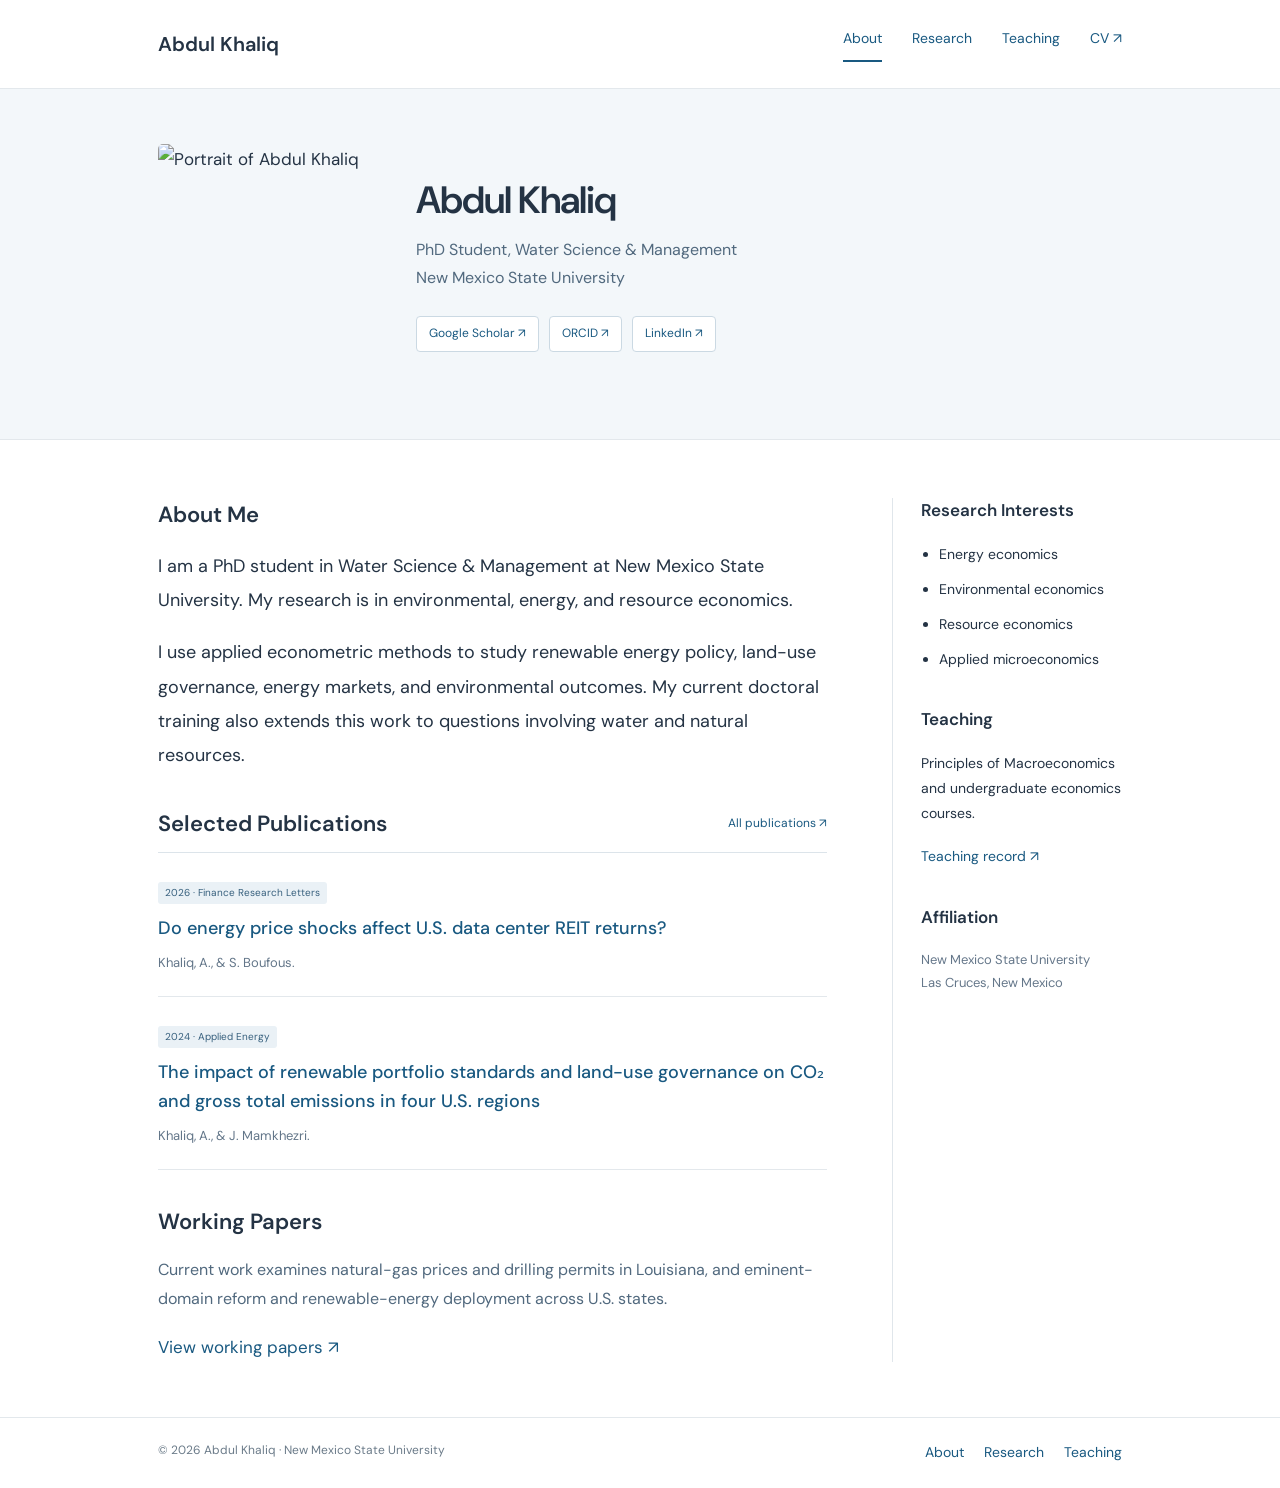
==== index.html @ e6fa9989 "Add files via upload" ====
<!doctype html><html lang="en"><head><meta charset="utf-8"><meta name="viewport" content="width=device-width,initial-scale=1"><title>Abdul Khaliq | Economics and Water Science</title><meta name="description" content="Academic website of Abdul Khaliq, PhD student in Water Science &amp; Management at New Mexico State University."><link rel="canonical" href="https://dr-khaliq.github.io/"><meta name="theme-color" content="#ffffff"><link rel="icon" href="favicon.svg" type="image/svg+xml"><link href="https://fonts.googleapis.com/css2?family=DM+Sans:wght@400;500;600;700&amp;display=swap" rel="stylesheet"><link href="academic.css?v=2" rel="stylesheet"></head><body><a class="skip-link" href="#main">Skip to content</a><header><div class="container nav"><a class="brand" href="index.html">Abdul Khaliq</a><nav aria-label="Main navigation"><a href="index.html" class="active" aria-current="page">About</a><a href="research.html">Research</a><a href="teaching.html">Teaching</a><a href="https://drive.google.com/file/d/1z27upIrUMBgzaQc4LzIZSjYV0tHkZQ_x/view?usp=drive_link" target="_blank" rel="noopener">CV ↗</a></nav></div></header><main id="main"><section class="hero"><div class="container profile"><img class="photo" src="https://lh3.googleusercontent.com/d/1L0pDPzOtCz9YB-A45d5TPlhzGBTps-l0" alt="Portrait of Abdul Khaliq"><div><h1>Abdul Khaliq</h1><p class="role">PhD Student, Water Science &amp; Management</p><p class="university">New Mexico State University</p><div class="profiles"><a href="https://scholar.google.com/citations?user=s14APysAAAAJ&hl=en">Google Scholar ↗</a><a href="https://orcid.org/0000-0002-2525-3536">ORCID ↗</a><a href="https://www.linkedin.com/in/abdulkhaliqbutt/">LinkedIn ↗</a></div></div></div></section><div class="container content"><div><section id="about"><h2>About Me</h2><p class="bio">I am a PhD student in Water Science &amp; Management at New Mexico State University. My research is in environmental, energy, and resource economics.</p><p class="bio">I use applied econometric methods to study renewable energy policy, land-use governance, energy markets, and environmental outcomes. My current doctoral training also extends this work to questions involving water and natural resources.</p></section><section class="research"><div class="section-head"><h2>Selected Publications</h2><a href="research.html">All publications ↗</a></div><article class="publication"><span class="tag">2026 · Finance Research Letters</span><h3><a href="https://doi.org/10.1016/j.frl.2026.110191">Do energy price shocks affect U.S. data center REIT returns?</a></h3><p>Khaliq, A., &amp; S. Boufous.</p></article><article class="publication"><span class="tag">2024 · Applied Energy</span><h3><a href="https://doi.org/10.1016/j.apenergy.2024.123832">The impact of renewable portfolio standards and land-use governance on CO₂ and gross total emissions in four U.S. regions</a></h3><p>Khaliq, A., &amp; J. Mamkhezri.</p></article></section><section class="home-working"><h2>Working Papers</h2><p>Current work examines natural-gas prices and drilling permits in Louisiana, and eminent-domain reform and renewable-energy deployment across U.S. states.</p><a href="research.html#working-papers">View working papers ↗</a></section></div><aside class="aside"><h2>Research Interests</h2><ul><li>Energy economics</li><li>Environmental economics</li><li>Resource economics</li><li>Applied microeconomics</li></ul><h2>Teaching</h2><p>Principles of Macroeconomics and undergraduate economics courses.</p><a href="teaching.html">Teaching record ↗</a><h2 style="margin-top:35px">Affiliation</h2><p class="affiliation">New Mexico State University<br>Las Cruces, New Mexico</p></aside></div></main><footer class="footer"><div class="container"><span>© 2026 Abdul Khaliq · New Mexico State University</span><nav aria-label="Footer navigation" class="footer-links"><a href="index.html">About</a><a href="research.html">Research</a><a href="teaching.html">Teaching</a></nav></div></footer></body></html>
---- academic.css ----
*{box-sizing:border-box}body{margin:0;background:#fff;color:#243344;font-family:'DM Sans',Arial,sans-serif;font-size:17px;line-height:1.8}a{color:#195981;text-decoration:none}a:hover{text-decoration:underline}.container{max-width:1060px;margin:auto;padding:0 48px}header{border-bottom:1px solid #e3e8ec;background:#fff}.nav{display:flex;justify-content:space-between;align-items:center;min-height:88px;gap:30px}.brand{font-size:20px;font-weight:600;color:#243344}nav{display:flex;gap:30px;font-size:14px}nav .active{color:#195981;border-bottom:2px solid #195981;padding-bottom:8px}.hero{background:#f3f7fa;border-bottom:1px solid #e3e8ec}.profile{display:grid;grid-template-columns:210px 1fr;gap:48px;padding-top:55px;padding-bottom:55px;align-items:center}.photo{display:block;width:210px;height:240px;object-fit:cover;object-position:50% 30%;border-radius:5px}.role{font-size:16px;color:#51697e;margin:10px 0 0}.university{font-size:16px;color:#51697e;margin:0}h1{font-size:38px;line-height:1.3;letter-spacing:-1px;font-weight:600;margin:0}.profiles{display:flex;flex-wrap:wrap;gap:10px;margin-top:23px}.profiles a{border:1px solid #cbd9e3;padding:6px 12px;font-size:12px;border-radius:4px;background:#fff}.content{display:grid;grid-template-columns:minmax(0,1fr) 230px;gap:65px;padding-top:45px;padding-bottom:55px}h2{font-size:22px;font-weight:600;line-height:1.5;margin:0 0 18px}p{margin:0 0 18px}.bio{font-size:18px;line-height:1.9}.aside{font-size:14px;border-left:1px solid #e0e6eb;padding-left:28px}.aside h2{font-size:17px}.aside ul{padding-left:18px;margin:0 0 35px}.aside li{margin-bottom:10px}.aside .affiliation{font-size:13px;color:#65778a}.research{margin-top:35px}.section-head{display:flex;justify-content:space-between;align-items:center;border-bottom:1px solid #dce4ea;padding-bottom:12px;gap:20px}.section-head h2{margin:0}.section-head a{font-size:12px;white-space:nowrap}.publication{padding:22px 0;border-bottom:1px solid #e3e8ec}.publication h3{font-size:18px;font-weight:500;line-height:1.6;margin:0 0 8px}.publication p{font-size:13px;color:#637689;margin:0}.tag{display:inline-block;font-size:10px;background:#eaf1f6;color:#365f7d;padding:2px 7px;margin-bottom:10px;border-radius:3px}.footer{border-top:1px solid #e3e8ec;color:#6b7b89;font-size:12px;padding:22px 0}.footer .container{display:flex;justify-content:space-between;gap:20px}@media(max-width:750px){.container{padding:0 28px}.profile{grid-template-columns:140px 1fr;gap:25px;padding:35px 28px}.photo{width:140px;height:175px}h1{font-size:30px}.content{grid-template-columns:1fr;gap:35px}.aside{border-left:0;border-top:1px solid #e3e8ec;padding:25px 0 0}.nav{gap:15px}nav{gap:14px;font-size:12px}.brand{font-size:16px}.role,.university{font-size:14px}}@media(max-width:480px){.profile{grid-template-columns:1fr}.photo{width:125px;height:150px}.profiles{gap:7px}.nav{flex-direction:column;align-items:flex-start;padding:18px 0;gap:10px}.bio{font-size:17px}.section-head{align-items:flex-start}.section-head a{font-size:11px}}

html{scroll-padding-top:30px}a:focus-visible,input:focus-visible,summary:focus-visible{outline:3px solid #195981;outline-offset:4px}.skip-link{position:absolute;left:20px;top:-80px;background:white;padding:10px;z-index:10}.skip-link:focus{top:10px}.page-banner{background:#f3f7fa;border-bottom:1px solid #e3e8ec;padding:42px 0 30px}.page-banner h1{font-size:32px}.page-intro{max-width:790px;margin-top:18px;font-size:18px;color:#51697e}.page-local-nav{display:flex;flex-wrap:wrap;gap:24px;font-size:14px;margin-top:22px}.page-content{padding-top:35px;padding-bottom:55px}.content-section,.teaching-group,.feedback{margin-bottom:44px}.note,.feedback-intro{font-size:13px;color:#637689}.biblio{list-style:none;margin:0;padding:0}.biblio>li{display:grid;grid-template-columns:55px minmax(0,1fr);gap:20px;padding:24px 0;border-bottom:1px solid #e3e8ec}.biblio-year{font-size:13px;color:#637689;padding-top:3px}.biblio-citation{display:flex;flex-direction:column;gap:7px;margin:0}.article-title,.biblio .title{font-size:18px;line-height:1.65;font-weight:500;order:1}.citation-authors{order:2;font-size:14px;color:#51697e}.citation-journal{order:3;font-size:14px;color:#637689}.biblio-links{margin-top:10px;font-size:13px}.research-tools{background:#f3f7fa;border:1px solid #e3e8ec;border-radius:5px;padding:18px 20px;margin:23px 0}.research-tools label{display:block;font-size:13px;margin-bottom:8px}.research-tools input{font:16px 'DM Sans',Arial,sans-serif;width:100%;border:1px solid #cbd9e3;border-radius:4px;padding:12px;background:white;color:#243344}.research-tools p{font-size:12px;color:#637689;margin:8px 0 0}.table-wrap{overflow:auto}table{border-collapse:collapse;width:100%;font-size:15px;text-align:left}th,td{padding:16px 13px;border-bottom:1px solid #e3e8ec}th{font-size:12px;background:#f3f7fa;color:#51697e}td:first-child{white-space:nowrap}td:nth-child(2){min-width:230px}.feedback-list{display:grid;grid-template-columns:1fr 1fr;gap:22px;margin:24px 0}blockquote{margin:0;padding:22px;background:#f3f7fa;border-radius:4px;font-size:17px;line-height:1.8}.source{display:block;font-size:12px;color:#637689;margin-top:16px}summary{cursor:pointer;color:#195981;font-size:14px}.footer-links{display:flex;flex-wrap:wrap;gap:20px}.home-working{margin-top:35px}.home-working p{font-size:16px;color:#51697e}.photo-fallback{display:none}.photo.failed{display:grid;place-items:center;background:#e3edf5;color:#51697e;font-size:32px}[hidden]{display:none!important}@media(max-width:600px){.page-banner{padding:32px 0 24px}.page-banner h1{font-size:29px}.page-intro{font-size:17px}.page-local-nav{gap:15px;font-size:12px}.biblio>li{grid-template-columns:1fr;gap:7px}.feedback-list{grid-template-columns:1fr}.footer .container{flex-direction:column;gap:10px}.article-title,.biblio .title{font-size:18px}}@media(prefers-reduced-motion:reduce){html{scroll-behavior:auto}}

/* Additional space below the profile border. */
.content{padding-top:58px}
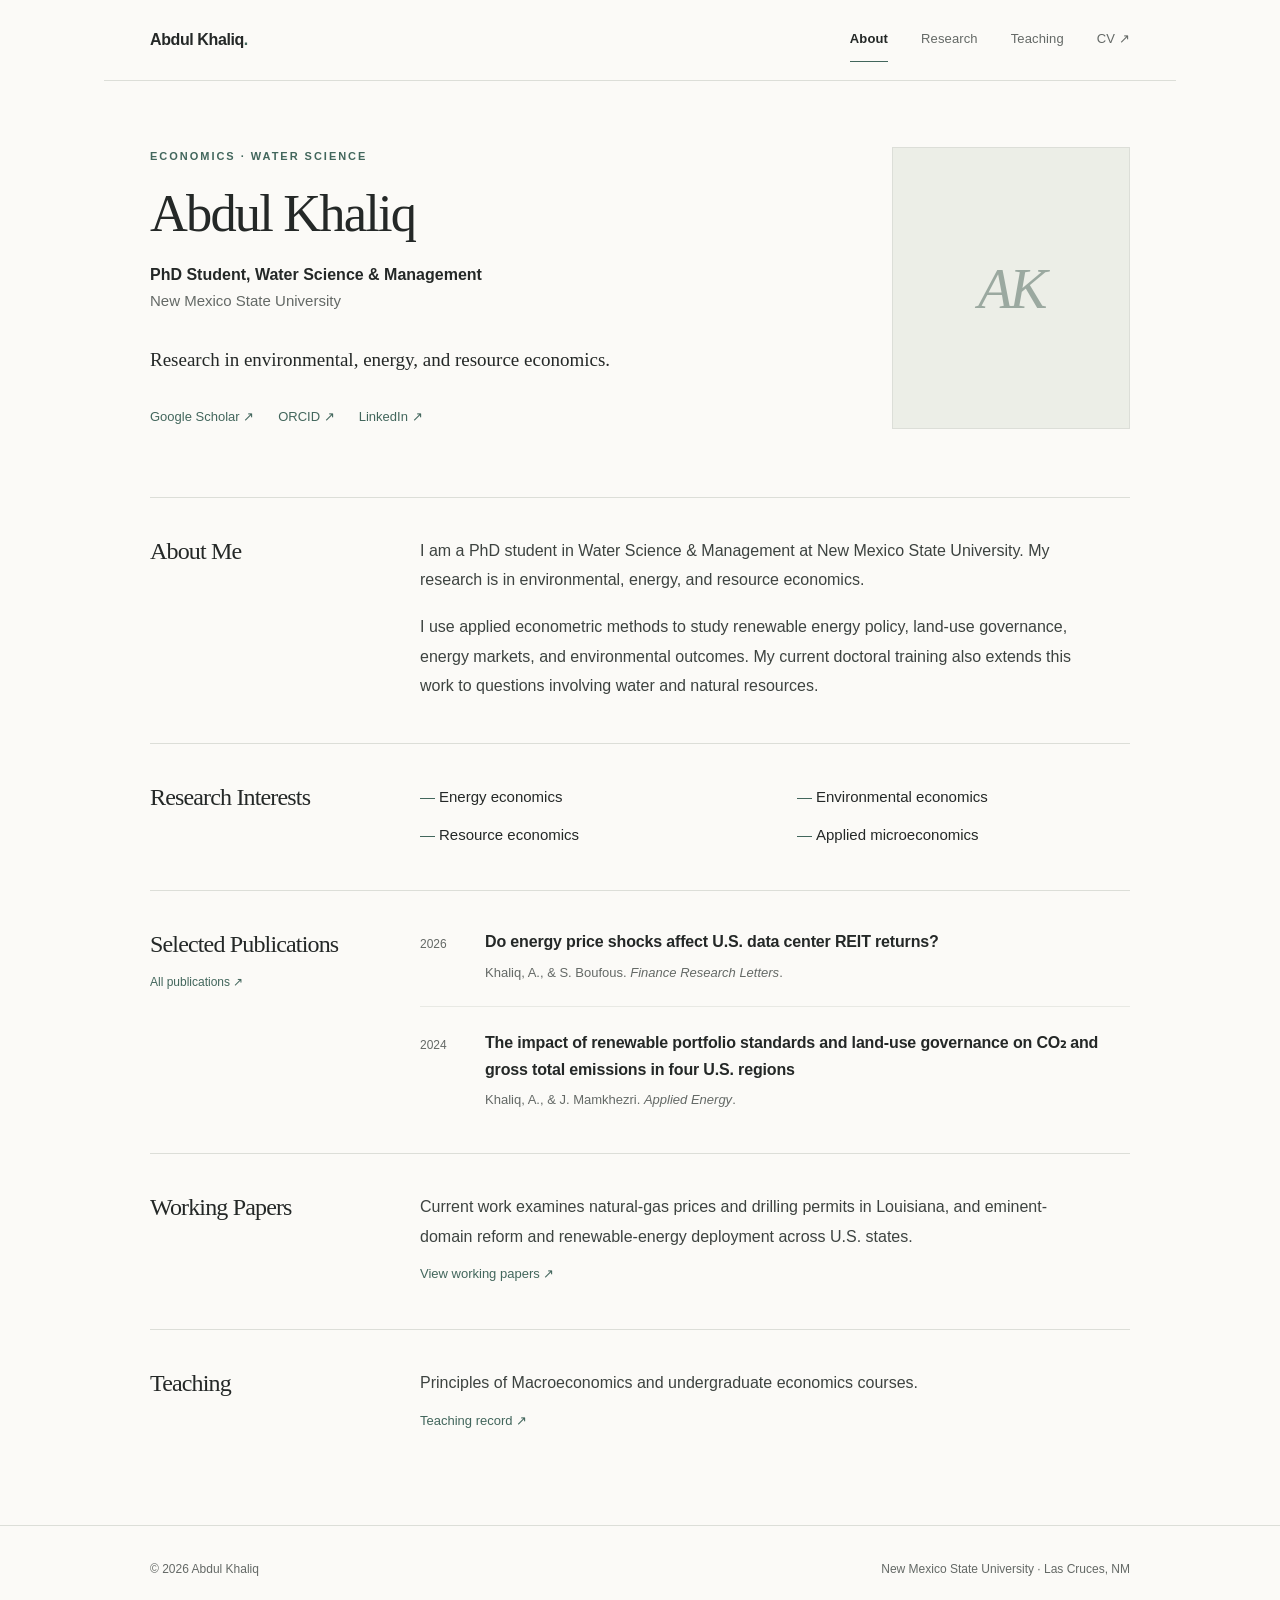
==== commit 64696e3c: "Add files via upload" ====
--- a/index.html
+++ b/index.html
@@ -1 +1,114 @@
-<!doctype html><html lang="en"><head><meta charset="utf-8"><meta name="viewport" content="width=device-width,initial-scale=1"><title>Abdul Khaliq | Economics and Water Science</title><meta name="description" content="Academic website of Abdul Khaliq, PhD student in Water Science &amp; Management at New Mexico State University."><link rel="canonical" href="https://dr-khaliq.github.io/"><meta name="theme-color" content="#ffffff"><link rel="icon" href="favicon.svg" type="image/svg+xml"><link href="https://fonts.googleapis.com/css2?family=DM+Sans:wght@400;500;600;700&amp;display=swap" rel="stylesheet"><link href="academic.css?v=2" rel="stylesheet"></head><body><a class="skip-link" href="#main">Skip to content</a><header><div class="container nav"><a class="brand" href="index.html">Abdul Khaliq</a><nav aria-label="Main navigation"><a href="index.html" class="active" aria-current="page">About</a><a href="research.html">Research</a><a href="teaching.html">Teaching</a><a href="https://drive.google.com/file/d/1z27upIrUMBgzaQc4LzIZSjYV0tHkZQ_x/view?usp=drive_link" target="_blank" rel="noopener">CV ↗</a></nav></div></header><main id="main"><section class="hero"><div class="container profile"><img class="photo" src="https://lh3.googleusercontent.com/d/1L0pDPzOtCz9YB-A45d5TPlhzGBTps-l0" alt="Portrait of Abdul Khaliq"><div><h1>Abdul Khaliq</h1><p class="role">PhD Student, Water Science &amp; Management</p><p class="university">New Mexico State University</p><div class="profiles"><a href="https://scholar.google.com/citations?user=s14APysAAAAJ&hl=en">Google Scholar ↗</a><a href="https://orcid.org/0000-0002-2525-3536">ORCID ↗</a><a href="https://www.linkedin.com/in/abdulkhaliqbutt/">LinkedIn ↗</a></div></div></div></section><div class="container content"><div><section id="about"><h2>About Me</h2><p class="bio">I am a PhD student in Water Science &amp; Management at New Mexico State University. My research is in environmental, energy, and resource economics.</p><p class="bio">I use applied econometric methods to study renewable energy policy, land-use governance, energy markets, and environmental outcomes. My current doctoral training also extends this work to questions involving water and natural resources.</p></section><section class="research"><div class="section-head"><h2>Selected Publications</h2><a href="research.html">All publications ↗</a></div><article class="publication"><span class="tag">2026 · Finance Research Letters</span><h3><a href="https://doi.org/10.1016/j.frl.2026.110191">Do energy price shocks affect U.S. data center REIT returns?</a></h3><p>Khaliq, A., &amp; S. Boufous.</p></article><article class="publication"><span class="tag">2024 · Applied Energy</span><h3><a href="https://doi.org/10.1016/j.apenergy.2024.123832">The impact of renewable portfolio standards and land-use governance on CO₂ and gross total emissions in four U.S. regions</a></h3><p>Khaliq, A., &amp; J. Mamkhezri.</p></article></section><section class="home-working"><h2>Working Papers</h2><p>Current work examines natural-gas prices and drilling permits in Louisiana, and eminent-domain reform and renewable-energy deployment across U.S. states.</p><a href="research.html#working-papers">View working papers ↗</a></section></div><aside class="aside"><h2>Research Interests</h2><ul><li>Energy economics</li><li>Environmental economics</li><li>Resource economics</li><li>Applied microeconomics</li></ul><h2>Teaching</h2><p>Principles of Macroeconomics and undergraduate economics courses.</p><a href="teaching.html">Teaching record ↗</a><h2 style="margin-top:35px">Affiliation</h2><p class="affiliation">New Mexico State University<br>Las Cruces, New Mexico</p></aside></div></main><footer class="footer"><div class="container"><span>© 2026 Abdul Khaliq · New Mexico State University</span><nav aria-label="Footer navigation" class="footer-links"><a href="index.html">About</a><a href="research.html">Research</a><a href="teaching.html">Teaching</a></nav></div></footer></body></html>+<!doctype html>
+<html lang="en">
+<head>
+  <meta charset="utf-8">
+  <meta name="viewport" content="width=device-width, initial-scale=1">
+  <meta name="theme-color" content="#fbfaf7">
+  <meta name="description" content="Academic website of Abdul Khaliq, PhD student in Water Science &amp; Management at New Mexico State University.">
+  <link rel="canonical" href="https://dr-khaliq.github.io/">
+  <link rel="icon" href="favicon.svg" type="image/svg+xml">
+  <link rel="stylesheet" href="academic.css?v=3">
+  <title>Abdul Khaliq | Economics and Water Science</title>
+</head>
+<body>
+<a class="skip-link" href="#main">Skip to content</a>
+<header class="site-header">
+  <div class="shell header-inner">
+    <a class="site-name" href="index.html">Abdul Khaliq<span class="site-name-period">.</span></a>
+    <nav class="site-nav" aria-label="Main navigation">
+      <a href="index.html" class="current" aria-current="page">About</a>
+      <a href="research.html">Research</a>
+      <a href="teaching.html">Teaching</a>
+      <a href="https://drive.google.com/file/d/1z27upIrUMBgzaQc4LzIZSjYV0tHkZQ_x/view?usp=drive_link" rel="noopener noreferrer" target="_blank" aria-label="Curriculum vitae (opens in a new tab)">CV <span aria-hidden="true">↗</span></a>
+    </nav>
+  </div>
+</header>
+<main id="main" class="home-page">
+  <div class="shell">
+    <section class="intro" aria-labelledby="intro-name">
+      <div class="intro-copy">
+        <p class="eyebrow">Economics · Water Science</p>
+        <h1 id="intro-name">Abdul Khaliq</h1>
+        <p class="intro-role">PhD Student, Water Science &amp; Management</p>
+        <p class="intro-place">New Mexico State University</p>
+        <p class="intro-focus">Research in environmental, energy, and resource economics.</p>
+        <div class="intro-links" aria-label="Academic profiles">
+          <a href="https://scholar.google.com/citations?user=s14APysAAAAJ&amp;hl=en" target="_blank" rel="noopener noreferrer">Google Scholar <span aria-hidden="true">↗</span></a>
+          <a href="https://orcid.org/0000-0002-2525-3536" target="_blank" rel="noopener noreferrer">ORCID <span aria-hidden="true">↗</span></a>
+          <a href="https://www.linkedin.com/in/abdulkhaliqbutt/" target="_blank" rel="noopener noreferrer">LinkedIn <span aria-hidden="true">↗</span></a>
+        </div>
+      </div>
+      <div class="portrait-frame">
+        <span class="portrait-fallback" aria-hidden="true">AK</span>
+        <img class="portrait" src="https://lh3.googleusercontent.com/d/1L0pDPzOtCz9YB-A45d5TPlhzGBTps-l0" alt="Portrait of Abdul Khaliq" width="250" height="294" referrerpolicy="no-referrer">
+      </div>
+    </section>
+
+    <section class="editorial-section" id="about" aria-labelledby="about-title">
+      <div class="section-heading"><h2 id="about-title">About Me</h2></div>
+      <div class="section-body prose">
+        <p>I am a PhD student in Water Science &amp; Management at New Mexico State University. My research is in environmental, energy, and resource economics.</p>
+        <p>I use applied econometric methods to study renewable energy policy, land-use governance, energy markets, and environmental outcomes. My current doctoral training also extends this work to questions involving water and natural resources.</p>
+      </div>
+    </section>
+
+    <section class="editorial-section" id="interests" aria-labelledby="interests-title">
+      <div class="section-heading"><h2 id="interests-title">Research Interests</h2></div>
+      <div class="section-body">
+        <ul class="interests-list">
+          <li>Energy economics</li>
+          <li>Environmental economics</li>
+          <li>Resource economics</li>
+          <li>Applied microeconomics</li>
+        </ul>
+      </div>
+    </section>
+
+    <section class="editorial-section" id="selected-publications" aria-labelledby="pubs-title">
+      <div class="section-heading"><h2 id="pubs-title">Selected Publications</h2><a class="section-link" href="research.html">All publications <span aria-hidden="true">↗</span></a></div>
+      <div class="section-body">
+        <ol class="featured-list">
+          <li>
+            <div class="featured-year">2026</div>
+            <div class="featured-entry">
+              <h3><a href="https://doi.org/10.1016/j.frl.2026.110191" target="_blank" rel="noopener noreferrer">Do energy price shocks affect U.S. data center REIT returns?</a></h3>
+              <p>Khaliq, A., &amp; S. Boufous. <em>Finance Research Letters</em>.</p>
+            </div>
+          </li>
+          <li>
+            <div class="featured-year">2024</div>
+            <div class="featured-entry">
+              <h3><a href="https://doi.org/10.1016/j.apenergy.2024.123832" target="_blank" rel="noopener noreferrer">The impact of renewable portfolio standards and land-use governance on CO₂ and gross total emissions in four U.S. regions</a></h3>
+              <p>Khaliq, A., &amp; J. Mamkhezri. <em>Applied Energy</em>.</p>
+            </div>
+          </li>
+        </ol>
+      </div>
+    </section>
+
+    <section class="editorial-section" id="working" aria-labelledby="working-title">
+      <div class="section-heading"><h2 id="working-title">Working Papers</h2></div>
+      <div class="section-body prose">
+        <p>Current work examines natural-gas prices and drilling permits in Louisiana, and eminent-domain reform and renewable-energy deployment across U.S. states.</p>
+        <a class="text-link" href="research.html#working-papers">View working papers <span aria-hidden="true">↗</span></a>
+      </div>
+    </section>
+
+    <section class="editorial-section last-section" id="teaching" aria-labelledby="teaching-title">
+      <div class="section-heading"><h2 id="teaching-title">Teaching</h2></div>
+      <div class="section-body prose">
+        <p>Principles of Macroeconomics and undergraduate economics courses.</p>
+        <a class="text-link" href="teaching.html">Teaching record <span aria-hidden="true">↗</span></a>
+      </div>
+    </section>
+  </div>
+</main>
+<footer class="site-footer">
+  <div class="shell footer-inner">
+    <p>© 2026 Abdul Khaliq</p>
+    <p>New Mexico State University · Las Cruces, NM</p>
+  </div>
+</footer>
+<script src="site.js" defer></script>
+</body>
+</html>
--- a/academic.css
+++ b/academic.css
@@ -1,7 +1,161 @@
-
-*{box-sizing:border-box}body{margin:0;background:#fff;color:#243344;font-family:'DM Sans',Arial,sans-serif;font-size:17px;line-height:1.8}a{color:#195981;text-decoration:none}a:hover{text-decoration:underline}.container{max-width:1060px;margin:auto;padding:0 48px}header{border-bottom:1px solid #e3e8ec;background:#fff}.nav{display:flex;justify-content:space-between;align-items:center;min-height:88px;gap:30px}.brand{font-size:20px;font-weight:600;color:#243344}nav{display:flex;gap:30px;font-size:14px}nav .active{color:#195981;border-bottom:2px solid #195981;padding-bottom:8px}.hero{background:#f3f7fa;border-bottom:1px solid #e3e8ec}.profile{display:grid;grid-template-columns:210px 1fr;gap:48px;padding-top:55px;padding-bottom:55px;align-items:center}.photo{display:block;width:210px;height:240px;object-fit:cover;object-position:50% 30%;border-radius:5px}.role{font-size:16px;color:#51697e;margin:10px 0 0}.university{font-size:16px;color:#51697e;margin:0}h1{font-size:38px;line-height:1.3;letter-spacing:-1px;font-weight:600;margin:0}.profiles{display:flex;flex-wrap:wrap;gap:10px;margin-top:23px}.profiles a{border:1px solid #cbd9e3;padding:6px 12px;font-size:12px;border-radius:4px;background:#fff}.content{display:grid;grid-template-columns:minmax(0,1fr) 230px;gap:65px;padding-top:45px;padding-bottom:55px}h2{font-size:22px;font-weight:600;line-height:1.5;margin:0 0 18px}p{margin:0 0 18px}.bio{font-size:18px;line-height:1.9}.aside{font-size:14px;border-left:1px solid #e0e6eb;padding-left:28px}.aside h2{font-size:17px}.aside ul{padding-left:18px;margin:0 0 35px}.aside li{margin-bottom:10px}.aside .affiliation{font-size:13px;color:#65778a}.research{margin-top:35px}.section-head{display:flex;justify-content:space-between;align-items:center;border-bottom:1px solid #dce4ea;padding-bottom:12px;gap:20px}.section-head h2{margin:0}.section-head a{font-size:12px;white-space:nowrap}.publication{padding:22px 0;border-bottom:1px solid #e3e8ec}.publication h3{font-size:18px;font-weight:500;line-height:1.6;margin:0 0 8px}.publication p{font-size:13px;color:#637689;margin:0}.tag{display:inline-block;font-size:10px;background:#eaf1f6;color:#365f7d;padding:2px 7px;margin-bottom:10px;border-radius:3px}.footer{border-top:1px solid #e3e8ec;color:#6b7b89;font-size:12px;padding:22px 0}.footer .container{display:flex;justify-content:space-between;gap:20px}@media(max-width:750px){.container{padding:0 28px}.profile{grid-template-columns:140px 1fr;gap:25px;padding:35px 28px}.photo{width:140px;height:175px}h1{font-size:30px}.content{grid-template-columns:1fr;gap:35px}.aside{border-left:0;border-top:1px solid #e3e8ec;padding:25px 0 0}.nav{gap:15px}nav{gap:14px;font-size:12px}.brand{font-size:16px}.role,.university{font-size:14px}}@media(max-width:480px){.profile{grid-template-columns:1fr}.photo{width:125px;height:150px}.profiles{gap:7px}.nav{flex-direction:column;align-items:flex-start;padding:18px 0;gap:10px}.bio{font-size:17px}.section-head{align-items:flex-start}.section-head a{font-size:11px}}
-
-html{scroll-padding-top:30px}a:focus-visible,input:focus-visible,summary:focus-visible{outline:3px solid #195981;outline-offset:4px}.skip-link{position:absolute;left:20px;top:-80px;background:white;padding:10px;z-index:10}.skip-link:focus{top:10px}.page-banner{background:#f3f7fa;border-bottom:1px solid #e3e8ec;padding:42px 0 30px}.page-banner h1{font-size:32px}.page-intro{max-width:790px;margin-top:18px;font-size:18px;color:#51697e}.page-local-nav{display:flex;flex-wrap:wrap;gap:24px;font-size:14px;margin-top:22px}.page-content{padding-top:35px;padding-bottom:55px}.content-section,.teaching-group,.feedback{margin-bottom:44px}.note,.feedback-intro{font-size:13px;color:#637689}.biblio{list-style:none;margin:0;padding:0}.biblio>li{display:grid;grid-template-columns:55px minmax(0,1fr);gap:20px;padding:24px 0;border-bottom:1px solid #e3e8ec}.biblio-year{font-size:13px;color:#637689;padding-top:3px}.biblio-citation{display:flex;flex-direction:column;gap:7px;margin:0}.article-title,.biblio .title{font-size:18px;line-height:1.65;font-weight:500;order:1}.citation-authors{order:2;font-size:14px;color:#51697e}.citation-journal{order:3;font-size:14px;color:#637689}.biblio-links{margin-top:10px;font-size:13px}.research-tools{background:#f3f7fa;border:1px solid #e3e8ec;border-radius:5px;padding:18px 20px;margin:23px 0}.research-tools label{display:block;font-size:13px;margin-bottom:8px}.research-tools input{font:16px 'DM Sans',Arial,sans-serif;width:100%;border:1px solid #cbd9e3;border-radius:4px;padding:12px;background:white;color:#243344}.research-tools p{font-size:12px;color:#637689;margin:8px 0 0}.table-wrap{overflow:auto}table{border-collapse:collapse;width:100%;font-size:15px;text-align:left}th,td{padding:16px 13px;border-bottom:1px solid #e3e8ec}th{font-size:12px;background:#f3f7fa;color:#51697e}td:first-child{white-space:nowrap}td:nth-child(2){min-width:230px}.feedback-list{display:grid;grid-template-columns:1fr 1fr;gap:22px;margin:24px 0}blockquote{margin:0;padding:22px;background:#f3f7fa;border-radius:4px;font-size:17px;line-height:1.8}.source{display:block;font-size:12px;color:#637689;margin-top:16px}summary{cursor:pointer;color:#195981;font-size:14px}.footer-links{display:flex;flex-wrap:wrap;gap:20px}.home-working{margin-top:35px}.home-working p{font-size:16px;color:#51697e}.photo-fallback{display:none}.photo.failed{display:grid;place-items:center;background:#e3edf5;color:#51697e;font-size:32px}[hidden]{display:none!important}@media(max-width:600px){.page-banner{padding:32px 0 24px}.page-banner h1{font-size:29px}.page-intro{font-size:17px}.page-local-nav{gap:15px;font-size:12px}.biblio>li{grid-template-columns:1fr;gap:7px}.feedback-list{grid-template-columns:1fr}.footer .container{flex-direction:column;gap:10px}.article-title,.biblio .title{font-size:18px}}@media(prefers-reduced-motion:reduce){html{scroll-behavior:auto}}
-
-/* Additional space below the profile border. */
-.content{padding-top:58px}
+/* Abdul Khaliq — a restrained, typography-led academic site */
+:root {
+  color-scheme: light;
+  --paper: #fbfaf7;
+  --ink: #242827;
+  --muted: #646966;
+  --accent: #42665c;
+  --line: #dcded8;
+  --line-fine: #e8e9e4;
+  --serif: "Iowan Old Style", "Baskerville", "Palatino Linotype", "Book Antiqua", Georgia, serif;
+  --sans: -apple-system, BlinkMacSystemFont, "Segoe UI", Arial, sans-serif;
+}
+*,*::before,*::after {box-sizing:border-box}
+html {scroll-behavior:smooth;scroll-padding-top:36px}
+body {margin:0;background:var(--paper);color:var(--ink);font:16px/1.75 var(--sans);-webkit-font-smoothing:antialiased}
+a {color:inherit;text-decoration:none}
+a:hover {color:var(--accent)}
+a:focus-visible,button:focus-visible,input:focus-visible,summary:focus-visible {outline:2px solid var(--accent);outline-offset:5px}
+.shell {max-width:1072px;margin:0 auto;padding-left:46px;padding-right:46px}
+.skip-link {position:absolute;left:15px;top:-70px;padding:8px 14px;background:white;z-index:50}
+.skip-link:focus {top:15px}
+/* Navigation is simple text, not a row of buttons. */
+.site-header {background:var(--paper)}
+.header-inner {height:81px;display:flex;align-items:center;justify-content:space-between;gap:28px;border-bottom:1px solid var(--line)}
+.site-name {font-size:16px;font-weight:600;letter-spacing:-.025em;white-space:nowrap}
+.site-name-period {color:var(--accent)}
+.site-nav {display:flex;align-items:center;gap:33px;font-size:13px;color:var(--muted);letter-spacing:.01em}
+.site-nav a {display:inline-block;padding:10px 0;border-bottom:1px solid transparent;white-space:nowrap}
+.site-nav .current {color:var(--ink);border-color:var(--accent);font-weight:600}
+/* Intro: editorial photo and identity, without a card / colored banner. */
+.intro {display:grid;grid-template-columns:minmax(0,1fr) 238px;align-items:center;gap:70px;padding:66px 0 67px}
+.eyebrow {font-size:11px;text-transform:uppercase;letter-spacing:.18em;font-weight:700;color:var(--accent);margin:0 0 18px}
+h1,h2,h3,p {margin-top:0}
+h1,h2 {font-family:var(--serif);letter-spacing:-.035em}
+.intro h1 {font-size:clamp(40px,4.1vw,53px);font-weight:500;line-height:1.13;margin:0 0 19px}
+.intro-role {font-size:16px;line-height:1.55;font-weight:550;margin:0 0 1px}
+.intro-place {font-size:15px;color:var(--muted);margin:0}
+.intro-focus {font-family:var(--serif);font-size:19px;line-height:1.6;margin:30px 0 0;max-width:560px}
+.intro-links {display:flex;gap:24px;flex-wrap:wrap;margin-top:31px;font-size:13px;color:var(--accent)}
+.intro-links a,.text-link,.section-link {border-bottom:1px solid transparent}
+.intro-links a:hover,.text-link:hover,.section-link:hover {border-color:currentColor}
+.portrait-frame {width:238px;height:282px;position:relative;overflow:hidden;background:#eceee7;border:1px solid var(--line)}
+.portrait {width:100%;height:100%;object-fit:cover;object-position:50% 30%;display:block;position:relative;z-index:1}
+.portrait-fallback {position:absolute;inset:0;display:grid;place-items:center;color:#9ba9a0;font:italic 57px var(--serif);letter-spacing:-.06em}
+.portrait.is-missing {display:none}
+/* Wide section margins / fine dividers replace cards. */
+.editorial-section {display:grid;grid-template-columns:222px minmax(0,1fr);column-gap:48px;padding:38px 0 42px;border-top:1px solid var(--line)}
+.section-heading h2 {font-size:24px;line-height:1.3;font-weight:500;margin:0}
+.section-link {display:inline-block;font-size:12px;color:var(--accent);margin-top:12px}
+.section-body {min-width:0}
+.section-body p {max-width:660px;margin:0 0 17px;line-height:1.85;color:#3d4340}
+.section-body p:last-of-type {margin-bottom:0}
+.prose {font-size:16px}
+.interests-list {list-style:none;padding:2px 0 0;margin:0;display:grid;grid-template-columns:1fr 1fr;column-gap:44px;row-gap:12px;font-size:15px}
+.interests-list li {padding-left:19px;position:relative}
+.interests-list li::before {content:'—';position:absolute;left:0;color:var(--accent)}
+.featured-list {list-style:none;margin:0;padding:0}
+.featured-list > li {display:grid;grid-template-columns:45px 1fr;gap:20px;padding:0 0 23px;margin-bottom:23px;border-bottom:1px solid var(--line-fine)}
+.featured-list > li:last-child {border-bottom:0;padding-bottom:0;margin-bottom:0}
+.featured-year {font-size:12px;color:var(--muted);padding-top:5px;font-variant-numeric:tabular-nums}
+.featured-entry h3 {font-size:16px;font-weight:600;line-height:1.65;margin:0 0 7px;letter-spacing:-.01em}
+.featured-entry h3 a:hover {text-decoration:underline;text-decoration-thickness:1px;text-underline-offset:3px}
+.featured-entry p {font-size:13px;color:var(--muted);line-height:1.6;margin:0}
+.text-link {color:var(--accent);font-size:13px;display:inline-block;margin-top:12px}
+.last-section {padding-bottom:91px}
+/* Research and teaching pages */
+.page-opening {max-width:790px;padding:57px 0 33px}
+.page-opening h1 {font-size:clamp(38px,3.7vw,47px);font-weight:500;line-height:1.15;margin:0 0 22px}
+.page-opening p:not(.eyebrow) {font-size:16px;max-width:770px;line-height:1.8;margin:0;color:#464e49}
+.anchor-nav {display:flex;gap:31px;flex-wrap:wrap;padding:17px 0 18px;border-top:1px solid var(--line);border-bottom:1px solid var(--line);font-size:13px;color:var(--muted)}
+.anchor-nav a:hover {color:var(--accent);text-decoration:underline;text-underline-offset:4px}
+.academic-list-section {padding-top:47px;padding-bottom:40px;scroll-margin-top:25px}
+.academic-list-section + .academic-list-section {border-top:1px solid var(--line)}
+.academic-list-section > h2 {font-size:25px;font-weight:500;line-height:1.3;margin:0 0 20px}
+.note,.feedback-intro {font-size:12px;color:var(--muted);margin:0 0 19px}
+.research-tools {display:flex;align-items:center;gap:16px;margin:13px 0 17px;flex-wrap:wrap}
+.research-tools label {font-size:12px;color:var(--muted);white-space:nowrap}
+.research-tools input {width:min(335px,100%);padding:8px 0;border:0;border-bottom:1px solid #aab7ae;border-radius:0;background:transparent;font:14px var(--sans);color:var(--ink);outline:none}
+.research-tools input:focus {border-bottom:2px solid var(--accent)}
+.research-tools #search-status {font-size:11px;color:var(--muted);margin:0}
+.biblio {list-style:none;padding:0;margin:0}
+.biblio > li {display:grid;grid-template-columns:62px minmax(0,1fr);column-gap:26px;padding:24px 0 25px;border-bottom:1px solid var(--line-fine)}
+.biblio > li:last-child {border-bottom:0}
+.biblio-year {font-size:13px;color:var(--muted);padding-top:1px;font-variant-numeric:tabular-nums}
+.biblio-citation {margin:0;display:flex;flex-direction:column;align-items:flex-start;gap:5px}
+.biblio-citation .article-title,.biblio-citation .title {order:1;font-size:16px;font-weight:600;line-height:1.65;letter-spacing:-.007em;color:var(--ink)}
+.biblio-citation a.article-title:hover {color:var(--accent);text-decoration:underline;text-underline-offset:3px;text-decoration-thickness:1px}
+.biblio-citation .citation-authors {order:2;font-size:13px;line-height:1.6;color:#575f5a}
+.biblio-citation .citation-journal {order:3;font-size:13px;color:var(--muted);line-height:1.6}
+.biblio-links {font-size:12px;color:var(--accent);margin-top:9px}
+.biblio-links a {text-decoration:underline;text-underline-offset:3px}
+.subpage main,.subpage {min-height:20vh}
+.subpage .academic-list-section:last-child {padding-bottom:93px}
+/* Teaching: a readable plain table rather than a component card. */
+.table-wrap {overflow-x:auto}
+table {width:100%;border-collapse:collapse;border-spacing:0;text-align:left;font-size:14px}
+th {color:var(--muted);font-weight:600;font-size:11px;letter-spacing:.06em;text-transform:uppercase;white-space:nowrap}
+th,td {padding:13px 15px 13px 0;border-bottom:1px solid var(--line-fine);vertical-align:top}
+thead th {border-bottom:1px solid var(--line)}
+tr td:nth-child(1) {width:145px;white-space:nowrap;color:var(--muted)}
+tr td:nth-child(2) {min-width:280px}
+tr td:nth-child(3) {width:115px}
+tr td:nth-child(4) {width:85px;text-align:right;padding-right:2px}
+tr th:nth-child(4) {text-align:right;padding-right:2px}
+.feedback-list {display:grid;grid-template-columns:1fr 1fr;column-gap:50px;row-gap:30px;margin:22px 0 30px}
+.feedback-list blockquote {margin:0;border-left:2px solid #b7c5b9;padding:2px 0 2px 18px;font:italic 16px/1.75 var(--serif);color:#454b47}
+.feedback-list blockquote .source {display:block;font:normal 11px/1.5 var(--sans);color:var(--muted);margin-top:11px}
+.feedback-more {margin-top:14px}
+.feedback-more summary {cursor:pointer;font-size:13px;color:var(--accent);width:max-content;max-width:100%}
+.feedback-more summary:hover {text-decoration:underline}
+.feedback-more[open] .feedback-list {margin-top:30px}
+.site-footer {border-top:1px solid var(--line)}
+.footer-inner {display:flex;gap:16px;justify-content:space-between;align-items:center;min-height:88px;padding-top:19px;padding-bottom:19px}
+.site-footer p {margin:0;color:var(--muted);font-size:12px}
+[hidden] {display:none!important}
+@media (max-width:850px) {
+  .shell {padding-left:35px;padding-right:35px}
+  .intro {grid-template-columns:minmax(0,1fr) 200px;gap:36px;padding:52px 0 58px}
+  .portrait-frame {width:200px;height:250px}
+  .editorial-section {grid-template-columns:185px minmax(0,1fr);gap:32px}
+  .feedback-list {column-gap:28px}
+}
+@media (max-width:620px) {
+  .shell {padding-left:24px;padding-right:24px}
+  .header-inner {min-height:78px;height:auto;gap:10px;align-items:flex-start;flex-direction:column;justify-content:center;padding-top:14px;padding-bottom:14px}
+  .site-nav {gap:23px;font-size:12px}
+  .site-nav a {padding:5px 0}
+  .intro {grid-template-columns:minmax(0,1fr) 116px;align-items:start;gap:20px;padding:38px 0 45px}
+  .intro h1 {font-size:38px;margin-bottom:16px}
+  .intro-role,.intro-place {font-size:13px}
+  .intro-focus {font-size:17px;margin-top:18px}
+  .portrait-frame {width:116px;height:145px;margin-top:38px}
+  .portrait-fallback {font-size:37px}
+  .eyebrow {font-size:10px;letter-spacing:.13em;margin-bottom:13px}
+  .intro-links {gap:16px;margin-top:22px;font-size:12px}
+  .editorial-section {grid-template-columns:1fr;gap:17px;padding-top:28px;padding-bottom:31px}
+  .section-heading h2 {font-size:23px}
+  .section-body p {font-size:15px}
+  .interests-list {font-size:14px;gap:9px 22px}
+  .last-section {padding-bottom:55px}
+  .page-opening {padding:35px 0 25px}
+  .page-opening h1 {font-size:40px;margin-bottom:16px}
+  .page-opening p:not(.eyebrow) {font-size:15px}
+  .anchor-nav {gap:14px 21px;font-size:12px}
+  .academic-list-section {padding-top:33px;padding-bottom:33px}
+  .academic-list-section > h2 {font-size:23px}
+  .biblio > li {grid-template-columns:47px minmax(0,1fr);gap:13px;padding:20px 0}
+  .biblio-citation .article-title,.biblio-citation .title {font-size:15px}
+  .research-tools {gap:7px 15px}
+  .research-tools #search-status {width:100%}
+  .feedback-list {grid-template-columns:1fr;gap:25px}
+  .footer-inner {align-items:flex-start;flex-direction:column;gap:5px;min-height:unset}
+}
+@media (max-width:390px) {
+  .intro {grid-template-columns:1fr;padding-top:31px}
+  .portrait-frame {grid-row:1;width:112px;height:140px;margin:0 0 9px}
+  .intro h1 {font-size:36px}
+  .intro-links {gap:13px}
+  .interests-list {grid-template-columns:1fr}
+}
+@media (prefers-reduced-motion:reduce) {html {scroll-behavior:auto}}
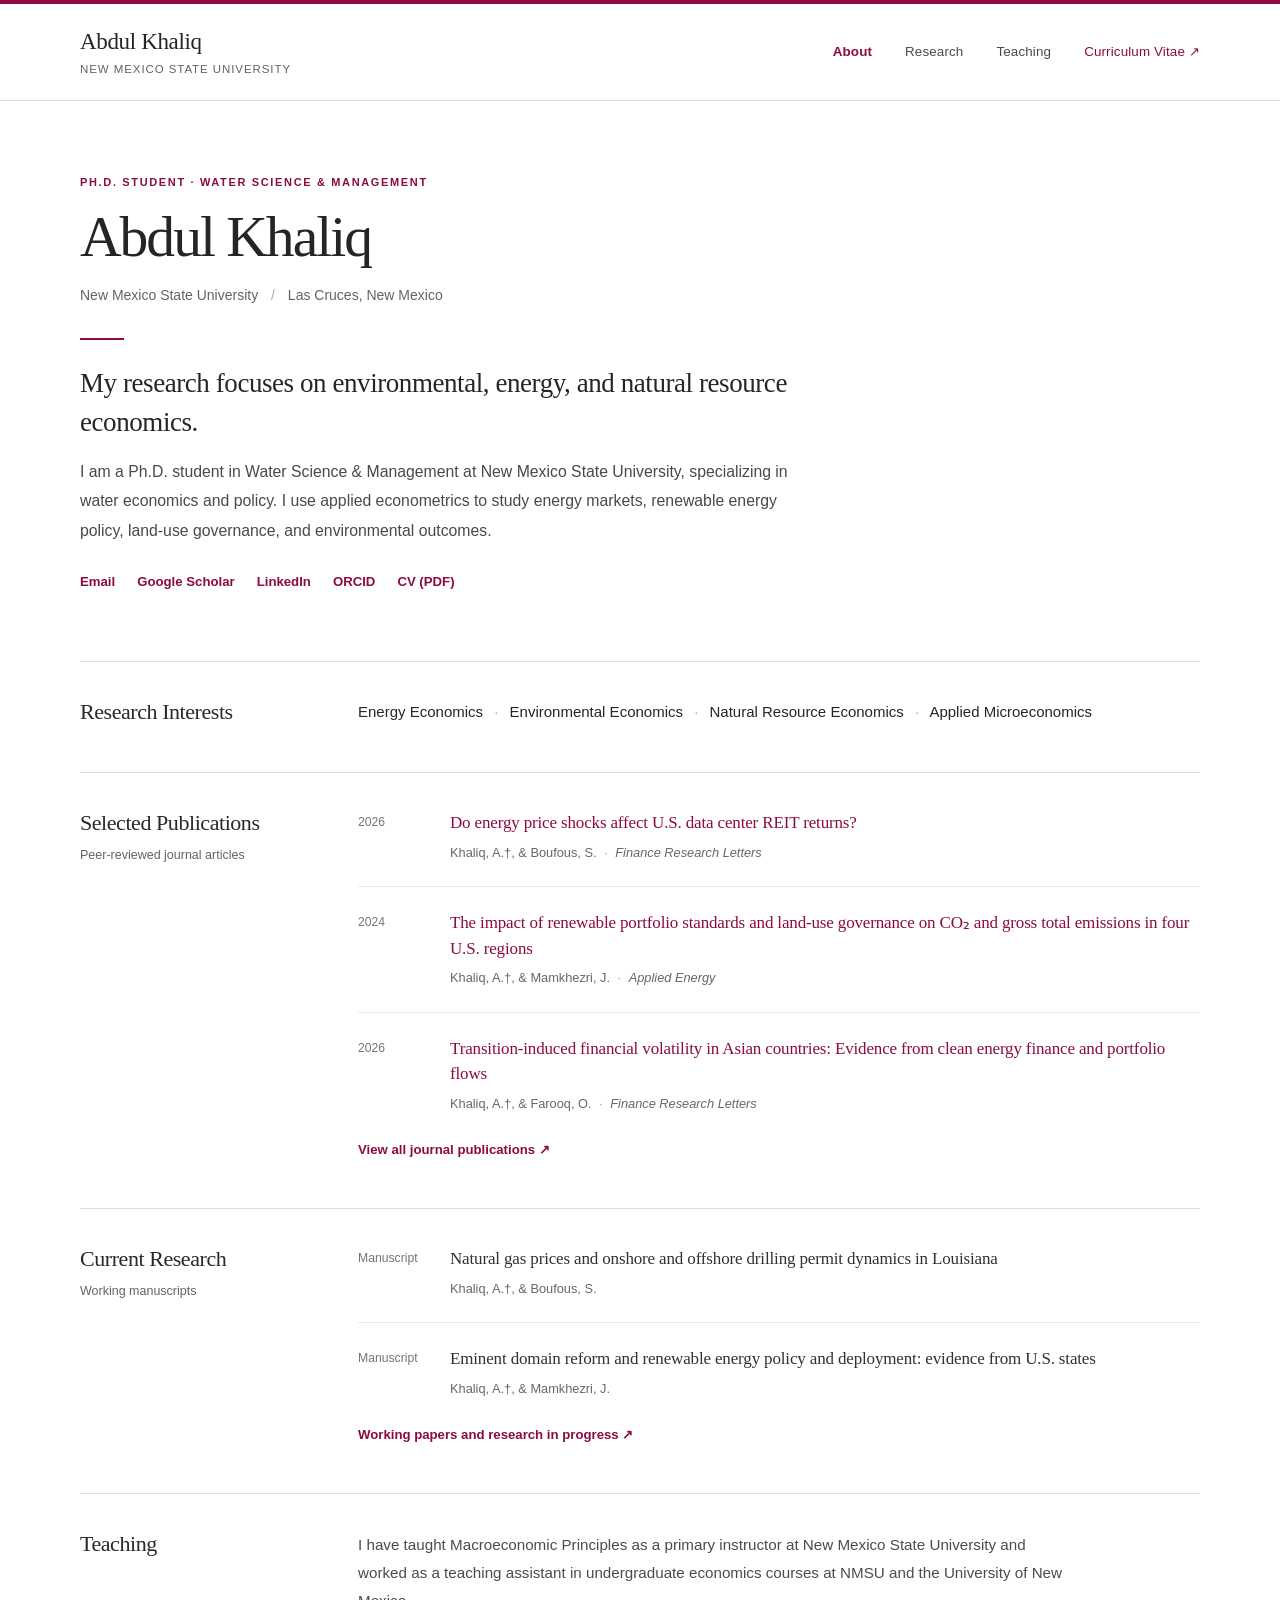
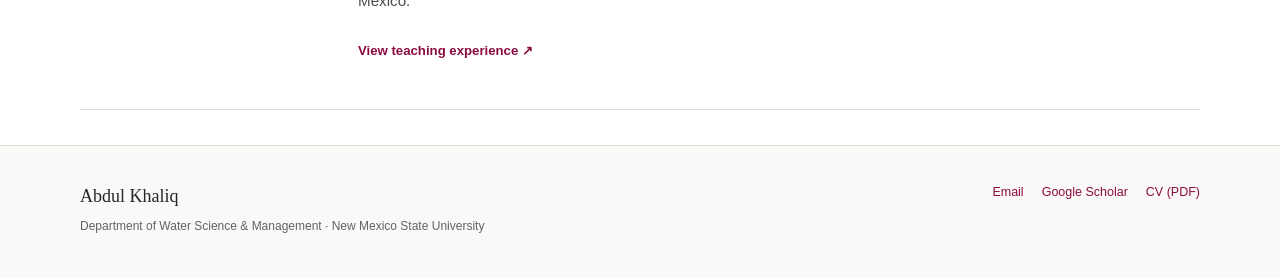
==== commit 5b26fbb9: "Add files via upload" ====
--- a/index.html
+++ b/index.html
@@ -1,114 +1,36 @@
 <!doctype html>
-<html lang="en">
-<head>
-  <meta charset="utf-8">
-  <meta name="viewport" content="width=device-width, initial-scale=1">
-  <meta name="theme-color" content="#fbfaf7">
-  <meta name="description" content="Academic website of Abdul Khaliq, PhD student in Water Science &amp; Management at New Mexico State University.">
-  <link rel="canonical" href="https://dr-khaliq.github.io/">
-  <link rel="icon" href="favicon.svg" type="image/svg+xml">
-  <link rel="stylesheet" href="academic.css?v=3">
-  <title>Abdul Khaliq | Economics and Water Science</title>
-</head>
-<body>
+<html lang="en"><head><meta charset="utf-8"><meta name="viewport" content="width=device-width,initial-scale=1"><meta name="theme-color" content="#8c0b42"><meta name="description" content="Abdul Khaliq, Ph.D. student at New Mexico State University working in environmental, energy, and natural resource economics."><title>Academic Website | Abdul Khaliq</title><link rel="icon" href="favicon.svg" type="image/svg+xml"><link rel="stylesheet" href="academic.css"></head><body>
 <a class="skip-link" href="#main">Skip to content</a>
-<header class="site-header">
-  <div class="shell header-inner">
-    <a class="site-name" href="index.html">Abdul Khaliq<span class="site-name-period">.</span></a>
-    <nav class="site-nav" aria-label="Main navigation">
-      <a href="index.html" class="current" aria-current="page">About</a>
-      <a href="research.html">Research</a>
-      <a href="teaching.html">Teaching</a>
-      <a href="https://drive.google.com/file/d/1z27upIrUMBgzaQc4LzIZSjYV0tHkZQ_x/view?usp=drive_link" rel="noopener noreferrer" target="_blank" aria-label="Curriculum vitae (opens in a new tab)">CV <span aria-hidden="true">↗</span></a>
-    </nav>
-  </div>
-</header>
-<main id="main" class="home-page">
-  <div class="shell">
-    <section class="intro" aria-labelledby="intro-name">
-      <div class="intro-copy">
-        <p class="eyebrow">Economics · Water Science</p>
-        <h1 id="intro-name">Abdul Khaliq</h1>
-        <p class="intro-role">PhD Student, Water Science &amp; Management</p>
-        <p class="intro-place">New Mexico State University</p>
-        <p class="intro-focus">Research in environmental, energy, and resource economics.</p>
-        <div class="intro-links" aria-label="Academic profiles">
-          <a href="https://scholar.google.com/citations?user=s14APysAAAAJ&amp;hl=en" target="_blank" rel="noopener noreferrer">Google Scholar <span aria-hidden="true">↗</span></a>
-          <a href="https://orcid.org/0000-0002-2525-3536" target="_blank" rel="noopener noreferrer">ORCID <span aria-hidden="true">↗</span></a>
-          <a href="https://www.linkedin.com/in/abdulkhaliqbutt/" target="_blank" rel="noopener noreferrer">LinkedIn <span aria-hidden="true">↗</span></a>
-        </div>
-      </div>
-      <div class="portrait-frame">
-        <span class="portrait-fallback" aria-hidden="true">AK</span>
-        <img class="portrait" src="https://lh3.googleusercontent.com/d/1L0pDPzOtCz9YB-A45d5TPlhzGBTps-l0" alt="Portrait of Abdul Khaliq" width="250" height="294" referrerpolicy="no-referrer">
-      </div>
-    </section>
-
-    <section class="editorial-section" id="about" aria-labelledby="about-title">
-      <div class="section-heading"><h2 id="about-title">About Me</h2></div>
-      <div class="section-body prose">
-        <p>I am a PhD student in Water Science &amp; Management at New Mexico State University. My research is in environmental, energy, and resource economics.</p>
-        <p>I use applied econometric methods to study renewable energy policy, land-use governance, energy markets, and environmental outcomes. My current doctoral training also extends this work to questions involving water and natural resources.</p>
-      </div>
-    </section>
-
-    <section class="editorial-section" id="interests" aria-labelledby="interests-title">
-      <div class="section-heading"><h2 id="interests-title">Research Interests</h2></div>
-      <div class="section-body">
-        <ul class="interests-list">
-          <li>Energy economics</li>
-          <li>Environmental economics</li>
-          <li>Resource economics</li>
-          <li>Applied microeconomics</li>
-        </ul>
-      </div>
-    </section>
-
-    <section class="editorial-section" id="selected-publications" aria-labelledby="pubs-title">
-      <div class="section-heading"><h2 id="pubs-title">Selected Publications</h2><a class="section-link" href="research.html">All publications <span aria-hidden="true">↗</span></a></div>
-      <div class="section-body">
-        <ol class="featured-list">
-          <li>
-            <div class="featured-year">2026</div>
-            <div class="featured-entry">
-              <h3><a href="https://doi.org/10.1016/j.frl.2026.110191" target="_blank" rel="noopener noreferrer">Do energy price shocks affect U.S. data center REIT returns?</a></h3>
-              <p>Khaliq, A., &amp; S. Boufous. <em>Finance Research Letters</em>.</p>
-            </div>
-          </li>
-          <li>
-            <div class="featured-year">2024</div>
-            <div class="featured-entry">
-              <h3><a href="https://doi.org/10.1016/j.apenergy.2024.123832" target="_blank" rel="noopener noreferrer">The impact of renewable portfolio standards and land-use governance on CO₂ and gross total emissions in four U.S. regions</a></h3>
-              <p>Khaliq, A., &amp; J. Mamkhezri. <em>Applied Energy</em>.</p>
-            </div>
-          </li>
-        </ol>
-      </div>
-    </section>
-
-    <section class="editorial-section" id="working" aria-labelledby="working-title">
-      <div class="section-heading"><h2 id="working-title">Working Papers</h2></div>
-      <div class="section-body prose">
-        <p>Current work examines natural-gas prices and drilling permits in Louisiana, and eminent-domain reform and renewable-energy deployment across U.S. states.</p>
-        <a class="text-link" href="research.html#working-papers">View working papers <span aria-hidden="true">↗</span></a>
-      </div>
-    </section>
-
-    <section class="editorial-section last-section" id="teaching" aria-labelledby="teaching-title">
-      <div class="section-heading"><h2 id="teaching-title">Teaching</h2></div>
-      <div class="section-body prose">
-        <p>Principles of Macroeconomics and undergraduate economics courses.</p>
-        <a class="text-link" href="teaching.html">Teaching record <span aria-hidden="true">↗</span></a>
-      </div>
-    </section>
-  </div>
-</main>
-<footer class="site-footer">
-  <div class="shell footer-inner">
-    <p>© 2026 Abdul Khaliq</p>
-    <p>New Mexico State University · Las Cruces, NM</p>
-  </div>
-</footer>
-<script src="site.js" defer></script>
-</body>
-</html>
+<div class="top-rule" aria-hidden="true"></div>
+<header class="site-header"><div class="wrap nav-shell">
+<a class="site-signature" href="index.html" aria-label="Abdul Khaliq, homepage"><span class="signature-name">Abdul Khaliq</span><span class="signature-institution">New Mexico State University</span></a>
+<nav class="primary-nav" aria-label="Main navigation"><a href="index.html" aria-current="page">About</a><a href="research.html">Research</a><a href="teaching.html">Teaching</a><a class="nav-cv" href="Abdul_Khaliq_CV.pdf" target="_blank" rel="noopener">Curriculum Vitae <span aria-hidden="true">↗</span></a></nav>
+</div></header>
+<main id="main"><div class="wrap">
+<section class="hero" aria-labelledby="home-title">
+  <div class="hero-content"><p class="overline">Ph.D. student · Water Science &amp; Management</p><h1 id="home-title">Abdul Khaliq</h1><p class="affiliation">New Mexico State University <span aria-hidden="true">/</span> Las Cruces, New Mexico</p>
+  <div class="short-rule" aria-hidden="true"></div>
+  <p class="lead">My research focuses on environmental, energy, and natural resource economics.</p>
+  <p class="bio">I am a Ph.D. student in Water Science &amp; Management at New Mexico State University, specializing in water economics and policy. I use applied econometrics to study energy markets, renewable energy policy, land-use governance, and environmental outcomes.</p>
+  <div class="profile-links"><a href="mailto:akb@nmsu.edu">Email</a><a href="https://scholar.google.com/citations?user=s14APysAAAAJ" target="_blank" rel="noopener noreferrer">Google Scholar</a><a href="https://www.linkedin.com/in/abdulkhaliqbutt/" target="_blank" rel="noopener noreferrer">LinkedIn</a><a href="https://orcid.org/0000-0002-2525-3536" target="_blank" rel="noopener noreferrer">ORCID</a><a href="Abdul_Khaliq_CV.pdf" target="_blank" rel="noopener noreferrer">CV (PDF)</a></div></div>
+  <!-- YOUR PHOTO LINK: replace only the URL in src below. -->
+  <!-- Google Drive example: https://lh3.googleusercontent.com/d/YOUR_FILE_ID -->
+  <figure class="portrait" id="portrait">
+    <img
+      src="https://lh3.googleusercontent.com/d/1L0pDPzOtCz9YB-A45d5TPlhzGBTps-l0"
+      alt="Portrait of Abdul Khaliq"
+      loading="eager"
+      referrerpolicy="no-referrer"
+      decoding="async"
+    >
+    <figcaption>Abdul Khaliq</figcaption>
+  </figure>
+</section>
+<div class="content-divider"></div>
+<section class="ledger-section" aria-labelledby="research-interest-title"><div class="ledger-heading"><h2 id="research-interest-title">Research Interests</h2></div><div class="ledger-main"><p class="field-line">Energy Economics <span>·</span> Environmental Economics <span>·</span> Natural Resource Economics <span>·</span> Applied Microeconomics</p></div></section>
+<section class="ledger-section" aria-labelledby="selected-title"><div class="ledger-heading"><h2 id="selected-title">Selected Publications</h2><p>Peer-reviewed journal articles</p></div><div class="ledger-main"><ol class="citation-list"><li class="citation-row"><div class="citation-year">2026</div><div class="citation-body"><a class="citation-title" href="https://doi.org/10.1016/j.frl.2026.110191" target="_blank" rel="noopener noreferrer">Do energy price shocks affect U.S. data center REIT returns?</a><p class="citation-meta">Khaliq, A.†, &amp; Boufous, S. <span class="citation-separator">·</span> <em>Finance Research Letters </em></p></div></li><li class="citation-row"><div class="citation-year">2024</div><div class="citation-body"><a class="citation-title" href="https://doi.org/10.1016/j.apenergy.2024.123832" target="_blank" rel="noopener noreferrer">The impact of renewable portfolio standards and land-use governance on CO₂ and gross total emissions in four U.S. regions</a><p class="citation-meta">Khaliq, A.†, &amp; Mamkhezri, J. <span class="citation-separator">·</span> <em>Applied Energy </em></p></div></li><li class="citation-row"><div class="citation-year">2026</div><div class="citation-body"><a class="citation-title" href="https://doi.org/10.1016/j.frl.2026.109885" target="_blank" rel="noopener noreferrer">Transition-induced financial volatility in Asian countries: Evidence from clean energy finance and portfolio flows</a><p class="citation-meta">Khaliq, A.†, &amp; Farooq, O. <span class="citation-separator">·</span> <em>Finance Research Letters </em></p></div></li></ol><p class="section-action"><a href="research.html#publications">View all journal publications <span aria-hidden="true">↗</span></a></p></div></section>
+<section class="ledger-section" aria-labelledby="manuscripts-title"><div class="ledger-heading"><h2 id="manuscripts-title">Current Research</h2><p>Working manuscripts</p></div><div class="ledger-main"><ol class="citation-list"><li class="citation-row"><div class="citation-year">Manuscript</div><div class="citation-body"><span class="citation-title plain-title">Natural gas prices and onshore and offshore drilling permit dynamics in Louisiana</span><p class="citation-meta">Khaliq, A.†, &amp; Boufous, S.</p></div></li><li class="citation-row"><div class="citation-year">Manuscript</div><div class="citation-body"><span class="citation-title plain-title">Eminent domain reform and renewable energy policy and deployment: evidence from U.S. states</span><p class="citation-meta">Khaliq, A.†, &amp; Mamkhezri, J.</p></div></li></ol><p class="section-action"><a href="research.html#working-papers">Working papers and research in progress <span aria-hidden="true">↗</span></a></p></div></section>
+<section class="ledger-section" aria-labelledby="teaching-title"><div class="ledger-heading"><h2 id="teaching-title">Teaching</h2></div><div class="ledger-main"><p class="body-reading">I have taught Macroeconomic Principles as a primary instructor at New Mexico State University and worked as a teaching assistant in undergraduate economics courses at NMSU and the University of New Mexico.</p><p class="section-action"><a href="teaching.html">View teaching experience <span aria-hidden="true">↗</span></a></p></div></section>
+</div></main>
+<footer class="site-footer"><div class="wrap footer-inner"><div><strong>Abdul Khaliq</strong><br><span>Department of Water Science &amp; Management · New Mexico State University</span></div><div class="footer-actions"><a href="mailto:akb@nmsu.edu">Email</a><a href="https://scholar.google.com/citations?user=s14APysAAAAJ" rel="noopener" target="_blank">Google Scholar</a><a href="Abdul_Khaliq_CV.pdf" target="_blank" rel="noopener">CV (PDF)</a></div></div></footer>
+<script src="site.js" defer></script></body></html>
--- a/academic.css
+++ b/academic.css
@@ -1,161 +1,12 @@
-/* Abdul Khaliq — a restrained, typography-led academic site */
-:root {
-  color-scheme: light;
-  --paper: #fbfaf7;
-  --ink: #242827;
-  --muted: #646966;
-  --accent: #42665c;
-  --line: #dcded8;
-  --line-fine: #e8e9e4;
-  --serif: "Iowan Old Style", "Baskerville", "Palatino Linotype", "Book Antiqua", Georgia, serif;
-  --sans: -apple-system, BlinkMacSystemFont, "Segoe UI", Arial, sans-serif;
-}
-*,*::before,*::after {box-sizing:border-box}
-html {scroll-behavior:smooth;scroll-padding-top:36px}
-body {margin:0;background:var(--paper);color:var(--ink);font:16px/1.75 var(--sans);-webkit-font-smoothing:antialiased}
-a {color:inherit;text-decoration:none}
-a:hover {color:var(--accent)}
-a:focus-visible,button:focus-visible,input:focus-visible,summary:focus-visible {outline:2px solid var(--accent);outline-offset:5px}
-.shell {max-width:1072px;margin:0 auto;padding-left:46px;padding-right:46px}
-.skip-link {position:absolute;left:15px;top:-70px;padding:8px 14px;background:white;z-index:50}
-.skip-link:focus {top:15px}
-/* Navigation is simple text, not a row of buttons. */
-.site-header {background:var(--paper)}
-.header-inner {height:81px;display:flex;align-items:center;justify-content:space-between;gap:28px;border-bottom:1px solid var(--line)}
-.site-name {font-size:16px;font-weight:600;letter-spacing:-.025em;white-space:nowrap}
-.site-name-period {color:var(--accent)}
-.site-nav {display:flex;align-items:center;gap:33px;font-size:13px;color:var(--muted);letter-spacing:.01em}
-.site-nav a {display:inline-block;padding:10px 0;border-bottom:1px solid transparent;white-space:nowrap}
-.site-nav .current {color:var(--ink);border-color:var(--accent);font-weight:600}
-/* Intro: editorial photo and identity, without a card / colored banner. */
-.intro {display:grid;grid-template-columns:minmax(0,1fr) 238px;align-items:center;gap:70px;padding:66px 0 67px}
-.eyebrow {font-size:11px;text-transform:uppercase;letter-spacing:.18em;font-weight:700;color:var(--accent);margin:0 0 18px}
-h1,h2,h3,p {margin-top:0}
-h1,h2 {font-family:var(--serif);letter-spacing:-.035em}
-.intro h1 {font-size:clamp(40px,4.1vw,53px);font-weight:500;line-height:1.13;margin:0 0 19px}
-.intro-role {font-size:16px;line-height:1.55;font-weight:550;margin:0 0 1px}
-.intro-place {font-size:15px;color:var(--muted);margin:0}
-.intro-focus {font-family:var(--serif);font-size:19px;line-height:1.6;margin:30px 0 0;max-width:560px}
-.intro-links {display:flex;gap:24px;flex-wrap:wrap;margin-top:31px;font-size:13px;color:var(--accent)}
-.intro-links a,.text-link,.section-link {border-bottom:1px solid transparent}
-.intro-links a:hover,.text-link:hover,.section-link:hover {border-color:currentColor}
-.portrait-frame {width:238px;height:282px;position:relative;overflow:hidden;background:#eceee7;border:1px solid var(--line)}
-.portrait {width:100%;height:100%;object-fit:cover;object-position:50% 30%;display:block;position:relative;z-index:1}
-.portrait-fallback {position:absolute;inset:0;display:grid;place-items:center;color:#9ba9a0;font:italic 57px var(--serif);letter-spacing:-.06em}
-.portrait.is-missing {display:none}
-/* Wide section margins / fine dividers replace cards. */
-.editorial-section {display:grid;grid-template-columns:222px minmax(0,1fr);column-gap:48px;padding:38px 0 42px;border-top:1px solid var(--line)}
-.section-heading h2 {font-size:24px;line-height:1.3;font-weight:500;margin:0}
-.section-link {display:inline-block;font-size:12px;color:var(--accent);margin-top:12px}
-.section-body {min-width:0}
-.section-body p {max-width:660px;margin:0 0 17px;line-height:1.85;color:#3d4340}
-.section-body p:last-of-type {margin-bottom:0}
-.prose {font-size:16px}
-.interests-list {list-style:none;padding:2px 0 0;margin:0;display:grid;grid-template-columns:1fr 1fr;column-gap:44px;row-gap:12px;font-size:15px}
-.interests-list li {padding-left:19px;position:relative}
-.interests-list li::before {content:'—';position:absolute;left:0;color:var(--accent)}
-.featured-list {list-style:none;margin:0;padding:0}
-.featured-list > li {display:grid;grid-template-columns:45px 1fr;gap:20px;padding:0 0 23px;margin-bottom:23px;border-bottom:1px solid var(--line-fine)}
-.featured-list > li:last-child {border-bottom:0;padding-bottom:0;margin-bottom:0}
-.featured-year {font-size:12px;color:var(--muted);padding-top:5px;font-variant-numeric:tabular-nums}
-.featured-entry h3 {font-size:16px;font-weight:600;line-height:1.65;margin:0 0 7px;letter-spacing:-.01em}
-.featured-entry h3 a:hover {text-decoration:underline;text-decoration-thickness:1px;text-underline-offset:3px}
-.featured-entry p {font-size:13px;color:var(--muted);line-height:1.6;margin:0}
-.text-link {color:var(--accent);font-size:13px;display:inline-block;margin-top:12px}
-.last-section {padding-bottom:91px}
-/* Research and teaching pages */
-.page-opening {max-width:790px;padding:57px 0 33px}
-.page-opening h1 {font-size:clamp(38px,3.7vw,47px);font-weight:500;line-height:1.15;margin:0 0 22px}
-.page-opening p:not(.eyebrow) {font-size:16px;max-width:770px;line-height:1.8;margin:0;color:#464e49}
-.anchor-nav {display:flex;gap:31px;flex-wrap:wrap;padding:17px 0 18px;border-top:1px solid var(--line);border-bottom:1px solid var(--line);font-size:13px;color:var(--muted)}
-.anchor-nav a:hover {color:var(--accent);text-decoration:underline;text-underline-offset:4px}
-.academic-list-section {padding-top:47px;padding-bottom:40px;scroll-margin-top:25px}
-.academic-list-section + .academic-list-section {border-top:1px solid var(--line)}
-.academic-list-section > h2 {font-size:25px;font-weight:500;line-height:1.3;margin:0 0 20px}
-.note,.feedback-intro {font-size:12px;color:var(--muted);margin:0 0 19px}
-.research-tools {display:flex;align-items:center;gap:16px;margin:13px 0 17px;flex-wrap:wrap}
-.research-tools label {font-size:12px;color:var(--muted);white-space:nowrap}
-.research-tools input {width:min(335px,100%);padding:8px 0;border:0;border-bottom:1px solid #aab7ae;border-radius:0;background:transparent;font:14px var(--sans);color:var(--ink);outline:none}
-.research-tools input:focus {border-bottom:2px solid var(--accent)}
-.research-tools #search-status {font-size:11px;color:var(--muted);margin:0}
-.biblio {list-style:none;padding:0;margin:0}
-.biblio > li {display:grid;grid-template-columns:62px minmax(0,1fr);column-gap:26px;padding:24px 0 25px;border-bottom:1px solid var(--line-fine)}
-.biblio > li:last-child {border-bottom:0}
-.biblio-year {font-size:13px;color:var(--muted);padding-top:1px;font-variant-numeric:tabular-nums}
-.biblio-citation {margin:0;display:flex;flex-direction:column;align-items:flex-start;gap:5px}
-.biblio-citation .article-title,.biblio-citation .title {order:1;font-size:16px;font-weight:600;line-height:1.65;letter-spacing:-.007em;color:var(--ink)}
-.biblio-citation a.article-title:hover {color:var(--accent);text-decoration:underline;text-underline-offset:3px;text-decoration-thickness:1px}
-.biblio-citation .citation-authors {order:2;font-size:13px;line-height:1.6;color:#575f5a}
-.biblio-citation .citation-journal {order:3;font-size:13px;color:var(--muted);line-height:1.6}
-.biblio-links {font-size:12px;color:var(--accent);margin-top:9px}
-.biblio-links a {text-decoration:underline;text-underline-offset:3px}
-.subpage main,.subpage {min-height:20vh}
-.subpage .academic-list-section:last-child {padding-bottom:93px}
-/* Teaching: a readable plain table rather than a component card. */
-.table-wrap {overflow-x:auto}
-table {width:100%;border-collapse:collapse;border-spacing:0;text-align:left;font-size:14px}
-th {color:var(--muted);font-weight:600;font-size:11px;letter-spacing:.06em;text-transform:uppercase;white-space:nowrap}
-th,td {padding:13px 15px 13px 0;border-bottom:1px solid var(--line-fine);vertical-align:top}
-thead th {border-bottom:1px solid var(--line)}
-tr td:nth-child(1) {width:145px;white-space:nowrap;color:var(--muted)}
-tr td:nth-child(2) {min-width:280px}
-tr td:nth-child(3) {width:115px}
-tr td:nth-child(4) {width:85px;text-align:right;padding-right:2px}
-tr th:nth-child(4) {text-align:right;padding-right:2px}
-.feedback-list {display:grid;grid-template-columns:1fr 1fr;column-gap:50px;row-gap:30px;margin:22px 0 30px}
-.feedback-list blockquote {margin:0;border-left:2px solid #b7c5b9;padding:2px 0 2px 18px;font:italic 16px/1.75 var(--serif);color:#454b47}
-.feedback-list blockquote .source {display:block;font:normal 11px/1.5 var(--sans);color:var(--muted);margin-top:11px}
-.feedback-more {margin-top:14px}
-.feedback-more summary {cursor:pointer;font-size:13px;color:var(--accent);width:max-content;max-width:100%}
-.feedback-more summary:hover {text-decoration:underline}
-.feedback-more[open] .feedback-list {margin-top:30px}
-.site-footer {border-top:1px solid var(--line)}
-.footer-inner {display:flex;gap:16px;justify-content:space-between;align-items:center;min-height:88px;padding-top:19px;padding-bottom:19px}
-.site-footer p {margin:0;color:var(--muted);font-size:12px}
-[hidden] {display:none!important}
-@media (max-width:850px) {
-  .shell {padding-left:35px;padding-right:35px}
-  .intro {grid-template-columns:minmax(0,1fr) 200px;gap:36px;padding:52px 0 58px}
-  .portrait-frame {width:200px;height:250px}
-  .editorial-section {grid-template-columns:185px minmax(0,1fr);gap:32px}
-  .feedback-list {column-gap:28px}
-}
-@media (max-width:620px) {
-  .shell {padding-left:24px;padding-right:24px}
-  .header-inner {min-height:78px;height:auto;gap:10px;align-items:flex-start;flex-direction:column;justify-content:center;padding-top:14px;padding-bottom:14px}
-  .site-nav {gap:23px;font-size:12px}
-  .site-nav a {padding:5px 0}
-  .intro {grid-template-columns:minmax(0,1fr) 116px;align-items:start;gap:20px;padding:38px 0 45px}
-  .intro h1 {font-size:38px;margin-bottom:16px}
-  .intro-role,.intro-place {font-size:13px}
-  .intro-focus {font-size:17px;margin-top:18px}
-  .portrait-frame {width:116px;height:145px;margin-top:38px}
-  .portrait-fallback {font-size:37px}
-  .eyebrow {font-size:10px;letter-spacing:.13em;margin-bottom:13px}
-  .intro-links {gap:16px;margin-top:22px;font-size:12px}
-  .editorial-section {grid-template-columns:1fr;gap:17px;padding-top:28px;padding-bottom:31px}
-  .section-heading h2 {font-size:23px}
-  .section-body p {font-size:15px}
-  .interests-list {font-size:14px;gap:9px 22px}
-  .last-section {padding-bottom:55px}
-  .page-opening {padding:35px 0 25px}
-  .page-opening h1 {font-size:40px;margin-bottom:16px}
-  .page-opening p:not(.eyebrow) {font-size:15px}
-  .anchor-nav {gap:14px 21px;font-size:12px}
-  .academic-list-section {padding-top:33px;padding-bottom:33px}
-  .academic-list-section > h2 {font-size:23px}
-  .biblio > li {grid-template-columns:47px minmax(0,1fr);gap:13px;padding:20px 0}
-  .biblio-citation .article-title,.biblio-citation .title {font-size:15px}
-  .research-tools {gap:7px 15px}
-  .research-tools #search-status {width:100%}
-  .feedback-list {grid-template-columns:1fr;gap:25px}
-  .footer-inner {align-items:flex-start;flex-direction:column;gap:5px;min-height:unset}
-}
-@media (max-width:390px) {
-  .intro {grid-template-columns:1fr;padding-top:31px}
-  .portrait-frame {grid-row:1;width:112px;height:140px;margin:0 0 9px}
-  .intro h1 {font-size:36px}
-  .intro-links {gap:13px}
-  .interests-list {grid-template-columns:1fr}
-}
-@media (prefers-reduced-motion:reduce) {html {scroll-behavior:auto}}
+/* Abdul Khaliq | Academic Website */
+:root{--crimson:#8c0b42;--ink:#242629;--muted:#61636a;--hair:#e1ded9;--paper:#fff;--off:#faf9f7;--max:1120px}
+*{box-sizing:border-box}html{scroll-behavior:smooth}body{margin:0;color:var(--ink);background:var(--paper);font-family:"Helvetica Neue",Arial,sans-serif;font-size:15.5px;line-height:1.65;-webkit-font-smoothing:antialiased}a{color:var(--crimson);text-decoration:none}a:hover{text-decoration:underline;text-underline-offset:4px}a:focus-visible,summary:focus-visible{outline:2px solid var(--crimson);outline-offset:4px}.wrap{width:min(calc(100% - 104px),var(--max));margin-inline:auto}.top-rule{height:4px;background:var(--crimson)}.skip-link{position:absolute;top:-60px;left:20px;background:#fff;z-index:10;padding:9px 14px}.skip-link:focus{top:10px}
+.site-header{border-bottom:1px solid var(--hair);background:var(--paper)}.nav-shell{min-height:96px;display:flex;align-items:center;justify-content:space-between;gap:32px}.site-signature{display:flex;flex-direction:column;line-height:1.23;gap:5px;color:var(--ink)}.site-signature:hover{text-decoration:none}.signature-name{font-family:Georgia,"Times New Roman",serif;font-size:23px;letter-spacing:-.35px}.signature-institution{color:var(--muted);font-size:11.5px;letter-spacing:.08em;text-transform:uppercase}.primary-nav{display:flex;gap:33px;align-items:center;white-space:nowrap}.primary-nav a{font-size:13.4px;letter-spacing:.01em;color:#4b4b4d}.primary-nav a[aria-current=page]{color:var(--crimson);font-weight:650}.primary-nav a:hover{color:var(--crimson)}.primary-nav .nav-cv{color:var(--crimson)}
+.hero{padding:72px 0 68px;display:block;max-width:835px}.hero.has-portrait{display:grid;grid-template-columns:minmax(0,1fr) 270px;gap:78px;align-items:start;max-width:none}.overline{font-size:11px;font-weight:700;letter-spacing:.15em;color:var(--crimson);text-transform:uppercase;margin:0 0 15px}.hero h1,.page-heading h1{font-family:Georgia,"Times New Roman",serif;font-weight:400;letter-spacing:-.035em;line-height:1.09;color:#262426}.hero h1{font-size:clamp(44px,4.5vw,61px);margin:0 0 15px}.affiliation{font-size:14px;margin:0;color:var(--muted)}.affiliation span{color:#aaa;padding:0 9px}.short-rule{width:44px;background:var(--crimson);height:2px;margin:31px 0 24px}.lead{font-family:Georgia,"Times New Roman",serif;font-size:clamp(21px,2.3vw,27px);line-height:1.43;letter-spacing:-.016em;margin:0 0 16px;max-width:750px}.bio{max-width:720px;color:#48494c;font-size:15.8px;line-height:1.85;margin:0}.profile-links{margin-top:26px;display:flex;gap:11px 22px;flex-wrap:wrap}.profile-links a{font-size:13.2px;color:var(--crimson);font-weight:550}.portrait{display:none;margin:5px 0 0;align-self:start}.portrait.is-loaded{display:block}.portrait img{display:block;width:100%;height:348px;object-fit:cover;object-position:center 24%;filter:grayscale(10%)}.portrait figcaption{font-size:11px;color:var(--muted);padding:8px 0 0;text-align:right}.content-divider{border-top:1px solid var(--hair)}
+.ledger-section{display:grid;grid-template-columns:220px minmax(0,1fr);gap:58px;padding:37px 0 47px;border-bottom:1px solid var(--hair);scroll-margin-top:40px}.ledger-heading h2{font-family:Georgia,"Times New Roman",serif;font-size:22px;line-height:1.2;letter-spacing:-.02em;font-weight:400;margin:0;color:#29282b}.ledger-heading p{margin:10px 0 0;color:var(--muted);font-size:12.5px;line-height:1.55}.ledger-main{min-width:0}.field-line{font-size:15px;line-height:1.75;margin:0}.field-line span{padding:0 7px;color:#b1a6a7}.citation-list{list-style:none;padding:0;margin:0}.citation-row{display:grid;grid-template-columns:68px minmax(0,1fr);gap:24px;padding:0 0 23px;margin-bottom:23px;border-bottom:1px solid #eeece9}.citation-row:last-child{padding-bottom:0;margin-bottom:0;border-bottom:0}.citation-year{font-size:12.2px;color:#74747a;padding-top:2px;font-variant-numeric:tabular-nums}.citation-body{min-width:0}.citation-title{display:inline;color:var(--crimson);font-family:Georgia,"Times New Roman",serif;font-size:17px;line-height:1.38;letter-spacing:-.009em;font-weight:400}.citation-title:hover{color:#630b31}.plain-title{color:#313036}.citation-meta{color:#66676b;font-size:12.8px;line-height:1.6;margin:7px 0 0}.citation-meta em{font-style:italic}.citation-separator{padding:0 4px;color:#a4a5a6}.section-action{font-size:13.2px;margin:25px 0 0}.section-action a{font-weight:600}.body-reading{margin:0;font-size:15.2px;line-height:1.85;max-width:710px;color:#4a4b50}
+.page-wrap{padding-bottom:50px}.page-heading{padding:60px 0 57px;max-width:760px}.page-heading h1{font-size:clamp(39px,4.4vw,54px);margin:0 0 22px}.page-heading>p:last-child{max-width:690px;font-size:16.4px;line-height:1.8;color:#515259;margin:0}.page-wrap .ledger-section{padding-top:44px;padding-bottom:45px}
+.table-scroller{overflow-x:auto;width:100%}.table-scroller table{width:100%;border-collapse:collapse;border-spacing:0;font-size:13.4px;min-width:580px}.table-scroller th{text-align:left;border-bottom:1px solid #bbb5b2;color:#4c4d50;font-size:11px;font-weight:650;letter-spacing:.05em;text-transform:uppercase;padding:0 14px 13px 0}.table-scroller td{border-bottom:1px solid #eeece9;padding:13px 14px 13px 0;color:#343539}.table-scroller tbody tr:last-child td{border-bottom:0}.table-scroller th:last-child,.table-scroller td:last-child{text-align:right;padding-right:0;font-variant-numeric:tabular-nums}.student-quote{margin:0;padding:0 0 19px 0;border:0}.student-quote + .student-quote{padding-top:19px;border-top:1px solid #eeece9}.student-quote p{font-family:Georgia,"Times New Roman",serif;font-size:16px;line-height:1.6;color:#3d3d40;margin:0}.additional-quotes{margin-top:21px;border-top:1px solid var(--hair);padding-top:13px}.additional-quotes summary{color:var(--crimson);font-weight:650;font-size:13px;cursor:pointer;list-style:none}.additional-quotes summary::-webkit-details-marker{display:none}.additional-quotes summary span{padding-left:6px}.additional-quotes[open] summary{margin-bottom:24px}
+.site-footer{background:var(--off);margin-top:35px;border-top:1px solid var(--hair)}.footer-inner{padding:36px 0 41px;display:flex;align-items:start;justify-content:space-between;gap:28px}.footer-inner strong{font-family:Georgia,"Times New Roman",serif;font-size:18px;font-weight:400}.footer-inner span{color:var(--muted);font-size:12px}.footer-actions{display:flex;gap:18px;font-size:12.5px;flex-wrap:wrap}
+@media (max-width:860px){.wrap{width:min(calc(100% - 56px),var(--max))}.nav-shell{min-height:85px}.primary-nav{gap:18px}.hero{padding:53px 0 56px}.hero.has-portrait{gap:35px;grid-template-columns:1fr 195px}.portrait img{height:270px}.ledger-section{grid-template-columns:170px minmax(0,1fr);gap:30px}.citation-row{grid-template-columns:53px minmax(0,1fr);gap:17px}}
+@media (max-width:620px){.wrap{width:calc(100% - 40px)}.nav-shell{display:block;padding-top:21px;padding-bottom:16px;min-height:0}.site-signature{gap:1px}.signature-name{font-size:20px}.signature-institution{font-size:10px}.primary-nav{margin-top:19px;gap:18px;justify-content:space-between}.primary-nav a{font-size:12.4px}.hero{display:block;padding:37px 0 44px}.hero.has-portrait{display:flex;flex-direction:column-reverse;gap:25px}.portrait{margin:0;width:164px}.portrait img{height:185px}.portrait figcaption{display:none}.hero h1{font-size:41px;margin-bottom:10px}.overline{font-size:10px}.affiliation{line-height:1.6}.short-rule{margin:21px 0 18px}.lead{font-size:22px}.bio{font-size:14.6px;line-height:1.78}.profile-links{gap:10px 16px;margin-top:20px}.ledger-section,.page-wrap .ledger-section{display:block;padding:30px 0 33px}.ledger-heading{margin-bottom:17px}.ledger-heading h2{font-size:23px}.ledger-heading p{margin:4px 0 0}.citation-row{grid-template-columns:47px minmax(0,1fr);gap:12px;padding-bottom:17px;margin-bottom:17px}.citation-title{font-size:16.3px}.citation-meta{font-size:12.4px}.field-line{font-size:14.4px}.page-heading{padding:40px 0}.page-heading h1{font-size:38px}.page-heading>p:last-child{font-size:14.7px}.footer-inner{display:block;padding:27px 0 30px}.footer-actions{margin-top:18px}.student-quote p{font-size:15px}}
+@media (prefers-reduced-motion:reduce){html{scroll-behavior:auto}}
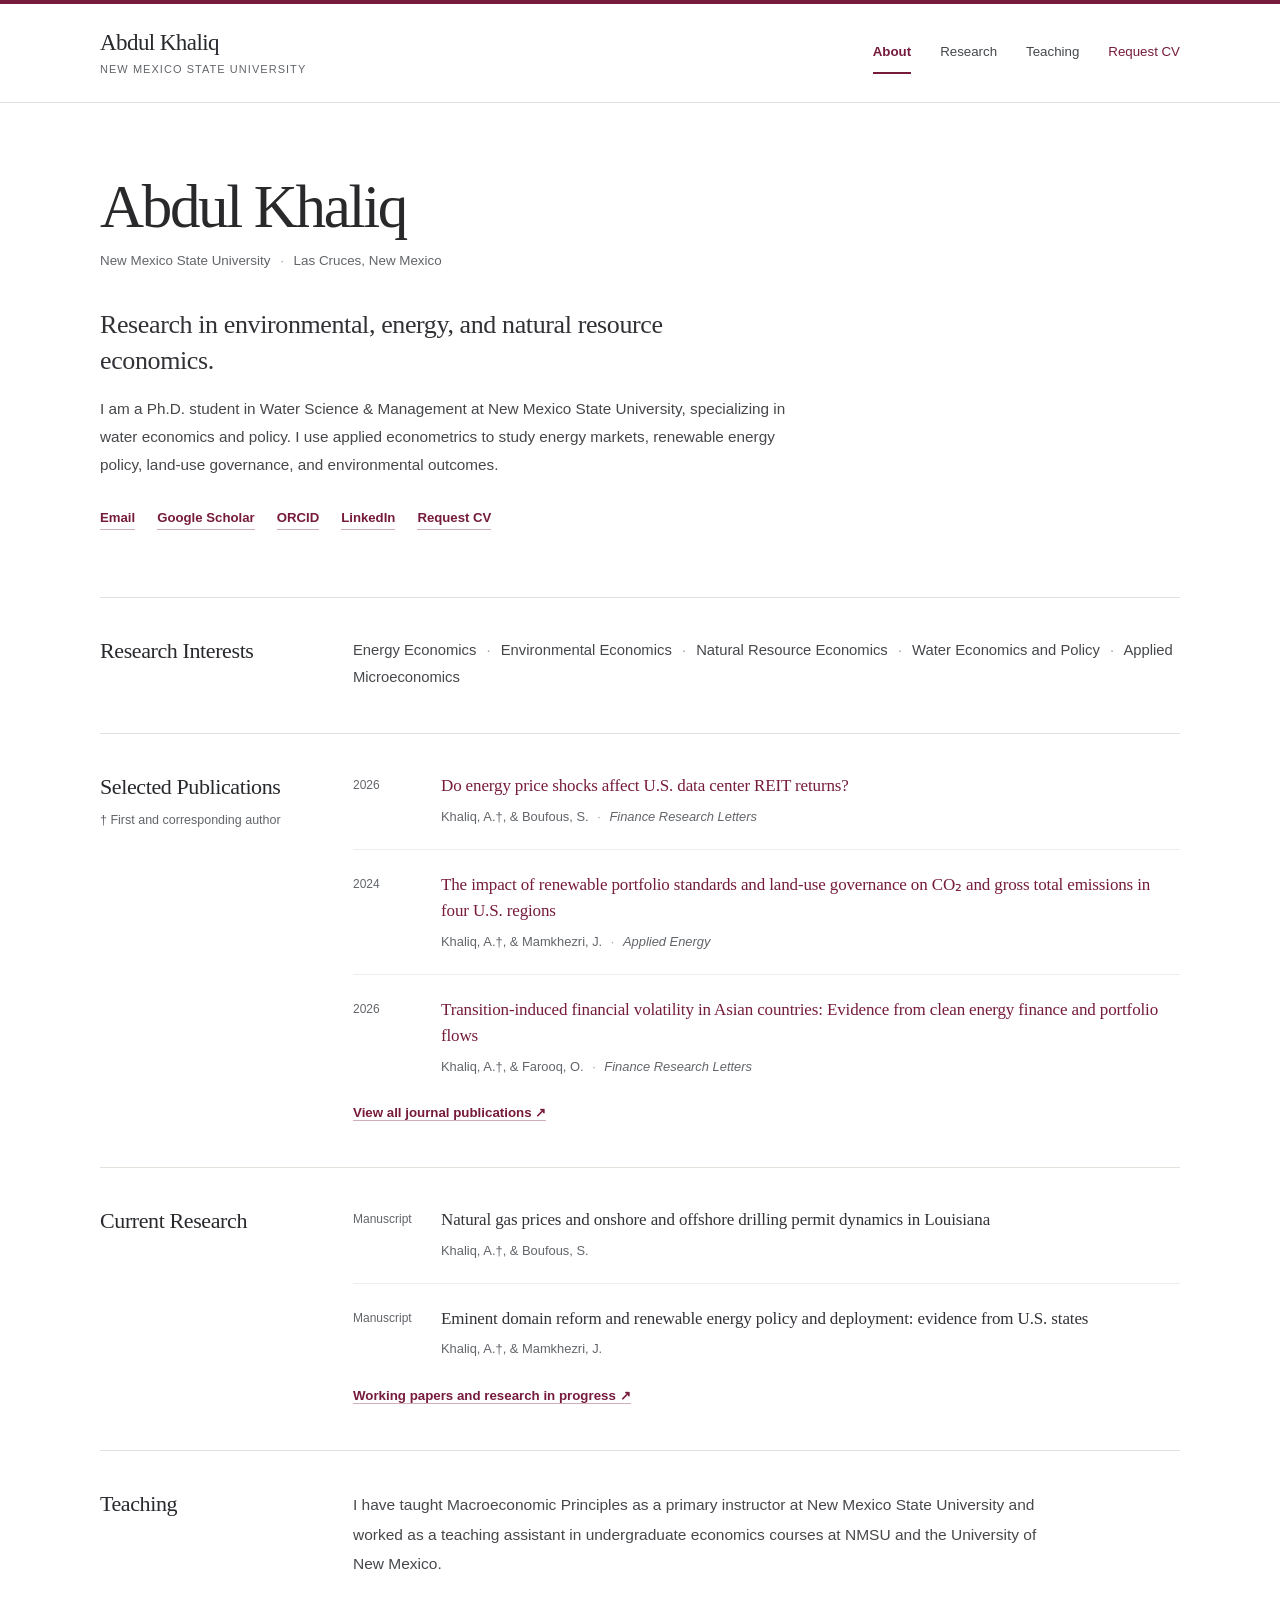
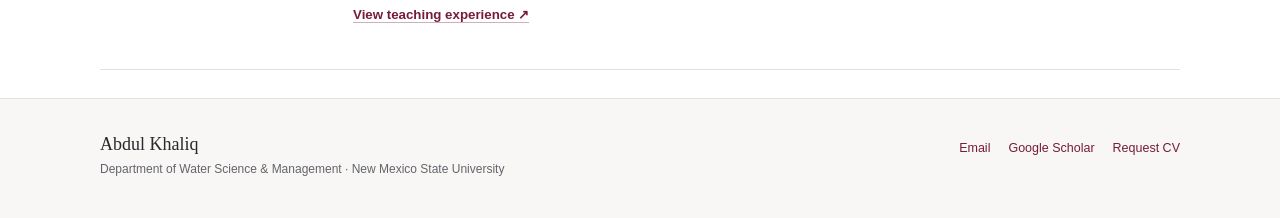
==== commit 2abaa88d: "Add files via upload" ====
--- a/index.html
+++ b/index.html
@@ -1,36 +1,92 @@
 <!doctype html>
-<html lang="en"><head><meta charset="utf-8"><meta name="viewport" content="width=device-width,initial-scale=1"><meta name="theme-color" content="#8c0b42"><meta name="description" content="Abdul Khaliq, Ph.D. student at New Mexico State University working in environmental, energy, and natural resource economics."><title>Academic Website | Abdul Khaliq</title><link rel="icon" href="favicon.svg" type="image/svg+xml"><link rel="stylesheet" href="academic.css"></head><body>
-<a class="skip-link" href="#main">Skip to content</a>
-<div class="top-rule" aria-hidden="true"></div>
-<header class="site-header"><div class="wrap nav-shell">
-<a class="site-signature" href="index.html" aria-label="Abdul Khaliq, homepage"><span class="signature-name">Abdul Khaliq</span><span class="signature-institution">New Mexico State University</span></a>
-<nav class="primary-nav" aria-label="Main navigation"><a href="index.html" aria-current="page">About</a><a href="research.html">Research</a><a href="teaching.html">Teaching</a><a class="nav-cv" href="Abdul_Khaliq_CV.pdf" target="_blank" rel="noopener">Curriculum Vitae <span aria-hidden="true">↗</span></a></nav>
-</div></header>
-<main id="main"><div class="wrap">
-<section class="hero" aria-labelledby="home-title">
-  <div class="hero-content"><p class="overline">Ph.D. student · Water Science &amp; Management</p><h1 id="home-title">Abdul Khaliq</h1><p class="affiliation">New Mexico State University <span aria-hidden="true">/</span> Las Cruces, New Mexico</p>
-  <div class="short-rule" aria-hidden="true"></div>
-  <p class="lead">My research focuses on environmental, energy, and natural resource economics.</p>
-  <p class="bio">I am a Ph.D. student in Water Science &amp; Management at New Mexico State University, specializing in water economics and policy. I use applied econometrics to study energy markets, renewable energy policy, land-use governance, and environmental outcomes.</p>
-  <div class="profile-links"><a href="mailto:akb@nmsu.edu">Email</a><a href="https://scholar.google.com/citations?user=s14APysAAAAJ" target="_blank" rel="noopener noreferrer">Google Scholar</a><a href="https://www.linkedin.com/in/abdulkhaliqbutt/" target="_blank" rel="noopener noreferrer">LinkedIn</a><a href="https://orcid.org/0000-0002-2525-3536" target="_blank" rel="noopener noreferrer">ORCID</a><a href="Abdul_Khaliq_CV.pdf" target="_blank" rel="noopener noreferrer">CV (PDF)</a></div></div>
-  <!-- YOUR PHOTO LINK: replace only the URL in src below. -->
-  <!-- Google Drive example: https://lh3.googleusercontent.com/d/YOUR_FILE_ID -->
-  <figure class="portrait" id="portrait">
-    <img
-      src="https://lh3.googleusercontent.com/d/1L0pDPzOtCz9YB-A45d5TPlhzGBTps-l0"
-      alt="Portrait of Abdul Khaliq"
-      loading="eager"
-      referrerpolicy="no-referrer"
-      decoding="async"
-    >
-    <figcaption>Abdul Khaliq</figcaption>
-  </figure>
-</section>
-<div class="content-divider"></div>
-<section class="ledger-section" aria-labelledby="research-interest-title"><div class="ledger-heading"><h2 id="research-interest-title">Research Interests</h2></div><div class="ledger-main"><p class="field-line">Energy Economics <span>·</span> Environmental Economics <span>·</span> Natural Resource Economics <span>·</span> Applied Microeconomics</p></div></section>
-<section class="ledger-section" aria-labelledby="selected-title"><div class="ledger-heading"><h2 id="selected-title">Selected Publications</h2><p>Peer-reviewed journal articles</p></div><div class="ledger-main"><ol class="citation-list"><li class="citation-row"><div class="citation-year">2026</div><div class="citation-body"><a class="citation-title" href="https://doi.org/10.1016/j.frl.2026.110191" target="_blank" rel="noopener noreferrer">Do energy price shocks affect U.S. data center REIT returns?</a><p class="citation-meta">Khaliq, A.†, &amp; Boufous, S. <span class="citation-separator">·</span> <em>Finance Research Letters </em></p></div></li><li class="citation-row"><div class="citation-year">2024</div><div class="citation-body"><a class="citation-title" href="https://doi.org/10.1016/j.apenergy.2024.123832" target="_blank" rel="noopener noreferrer">The impact of renewable portfolio standards and land-use governance on CO₂ and gross total emissions in four U.S. regions</a><p class="citation-meta">Khaliq, A.†, &amp; Mamkhezri, J. <span class="citation-separator">·</span> <em>Applied Energy </em></p></div></li><li class="citation-row"><div class="citation-year">2026</div><div class="citation-body"><a class="citation-title" href="https://doi.org/10.1016/j.frl.2026.109885" target="_blank" rel="noopener noreferrer">Transition-induced financial volatility in Asian countries: Evidence from clean energy finance and portfolio flows</a><p class="citation-meta">Khaliq, A.†, &amp; Farooq, O. <span class="citation-separator">·</span> <em>Finance Research Letters </em></p></div></li></ol><p class="section-action"><a href="research.html#publications">View all journal publications <span aria-hidden="true">↗</span></a></p></div></section>
-<section class="ledger-section" aria-labelledby="manuscripts-title"><div class="ledger-heading"><h2 id="manuscripts-title">Current Research</h2><p>Working manuscripts</p></div><div class="ledger-main"><ol class="citation-list"><li class="citation-row"><div class="citation-year">Manuscript</div><div class="citation-body"><span class="citation-title plain-title">Natural gas prices and onshore and offshore drilling permit dynamics in Louisiana</span><p class="citation-meta">Khaliq, A.†, &amp; Boufous, S.</p></div></li><li class="citation-row"><div class="citation-year">Manuscript</div><div class="citation-body"><span class="citation-title plain-title">Eminent domain reform and renewable energy policy and deployment: evidence from U.S. states</span><p class="citation-meta">Khaliq, A.†, &amp; Mamkhezri, J.</p></div></li></ol><p class="section-action"><a href="research.html#working-papers">Working papers and research in progress <span aria-hidden="true">↗</span></a></p></div></section>
-<section class="ledger-section" aria-labelledby="teaching-title"><div class="ledger-heading"><h2 id="teaching-title">Teaching</h2></div><div class="ledger-main"><p class="body-reading">I have taught Macroeconomic Principles as a primary instructor at New Mexico State University and worked as a teaching assistant in undergraduate economics courses at NMSU and the University of New Mexico.</p><p class="section-action"><a href="teaching.html">View teaching experience <span aria-hidden="true">↗</span></a></p></div></section>
-</div></main>
-<footer class="site-footer"><div class="wrap footer-inner"><div><strong>Abdul Khaliq</strong><br><span>Department of Water Science &amp; Management · New Mexico State University</span></div><div class="footer-actions"><a href="mailto:akb@nmsu.edu">Email</a><a href="https://scholar.google.com/citations?user=s14APysAAAAJ" rel="noopener" target="_blank">Google Scholar</a><a href="Abdul_Khaliq_CV.pdf" target="_blank" rel="noopener">CV (PDF)</a></div></div></footer>
-<script src="site.js" defer></script></body></html>+<html lang="en">
+<head>
+  <meta charset="utf-8">
+  <meta name="viewport" content="width=device-width, initial-scale=1">
+  <meta name="theme-color" content="#761b3c">
+  <meta name="description" content="Abdul Khaliq is a researcher at New Mexico State University focusing on environmental, energy, natural resource, and water economics.">
+  <meta name="color-scheme" content="light">
+  <title>Abdul Khaliq | Academic Researcher</title>
+  <link rel="canonical" href="https://dr-khaliq.github.io/">
+  <link rel="icon" href="favicon.svg" type="image/svg+xml">
+  <link rel="stylesheet" href="academic.css">
+  <meta property="og:type" content="website">
+  <meta property="og:site_name" content="Abdul Khaliq">
+  <meta property="og:title" content="Abdul Khaliq | Academic Researcher">
+  <meta property="og:description" content="Abdul Khaliq is a researcher at New Mexico State University focusing on environmental, energy, natural resource, and water economics.">
+  <meta property="og:url" content="https://dr-khaliq.github.io/">
+  <meta name="twitter:card" content="summary">
+  <script type="application/ld+json">{"@context":"https://schema.org","@type":"Person","name":"Abdul Khaliq","url":"https://dr-khaliq.github.io/","email":"mailto:akb@nmsu.edu","affiliation":{"@type":"CollegeOrUniversity","name":"New Mexico State University"},"sameAs":["https://scholar.google.com/citations?user=s14APysAAAAJ","https://orcid.org/0000-0002-2525-3536","https://www.linkedin.com/in/abdulkhaliqbutt/"]}</script>
+</head>
+<body>
+  <a class="skip-link" href="#main">Skip to main content</a>
+  <header class="site-header">
+    <div class="wrap header-inner">
+      <a class="site-signature" href="index.html" aria-label="Abdul Khaliq, home">
+        <span class="signature-name">Abdul Khaliq</span>
+        <span class="signature-institution">New Mexico State University</span>
+      </a>
+      <nav class="primary-nav" aria-label="Main navigation">
+        <a href="index.html" aria-current="page">About</a>
+        <a href="research.html">Research</a>
+        <a href="teaching.html">Teaching</a>
+        <a class="cv-link" href="mailto:akb@nmsu.edu?subject=Curriculum%20Vitae%20Request" aria-label="Request curriculum vitae by email">Request CV</a>
+      </nav>
+    </div>
+  </header>
+
+  <main id="main" class="main-content">
+    <div class="wrap">
+      <section class="hero" aria-labelledby="home-title">
+        <div class="hero-copy">
+          <h1 id="home-title">Abdul Khaliq</h1>
+          <p class="hero-affiliation">New Mexico State University <span aria-hidden="true">·</span> Las Cruces, New Mexico</p>
+          <p class="hero-lead">Research in environmental, energy, and natural resource economics.</p>
+          <p class="hero-bio">I am a Ph.D. student in Water Science &amp; Management at New Mexico State University, specializing in water economics and policy. I use applied econometrics to study energy markets, renewable energy policy, land-use governance, and environmental outcomes.</p>
+          <div class="profile-links" aria-label="Academic profiles and contact">
+            <a href="mailto:akb@nmsu.edu">Email</a>
+            <a href="https://scholar.google.com/citations?user=s14APysAAAAJ" target="_blank" rel="noopener noreferrer">Google Scholar</a>
+            <a href="https://orcid.org/0000-0002-2525-3536" target="_blank" rel="noopener noreferrer">ORCID</a>
+            <a href="https://www.linkedin.com/in/abdulkhaliqbutt/" target="_blank" rel="noopener noreferrer">LinkedIn</a>
+            <a href="mailto:akb@nmsu.edu?subject=Curriculum%20Vitae%20Request">Request CV</a>
+          </div>
+        </div>
+        <figure class="portrait" id="portrait">
+          <img src="https://lh3.googleusercontent.com/d/1L0pDPzOtCz9YB-A45d5TPlhzGBTps-l0" alt="Portrait of Abdul Khaliq" width="260" height="320" loading="eager" decoding="async" referrerpolicy="no-referrer">
+        </figure>
+      </section>
+      <div class="content-divider" aria-hidden="true"></div>
+      <section class="ledger-section" id="interests" aria-labelledby="interests-heading">
+        <div class="ledger-heading"><h2 id="interests-heading">Research Interests</h2></div>
+        <div class="ledger-main"><p class="interest-line">Energy Economics <span aria-hidden="true">·</span> Environmental Economics <span aria-hidden="true">·</span> Natural Resource Economics <span aria-hidden="true">·</span> Water Economics and Policy <span aria-hidden="true">·</span> Applied Microeconomics</p></div>
+      </section>
+      <section class="ledger-section" id="selected-publications" aria-labelledby="selected-publications-heading">
+        <div class="ledger-heading"><h2 id="selected-publications-heading">Selected Publications</h2><p class="section-note">† First and corresponding author</p></div>
+        <div class="ledger-main"><ol class="citation-list"><li class="citation-row"><div class="citation-year">2026</div><div class="citation-body"><a class="citation-title" href="https://doi.org/10.1016/j.frl.2026.110191" rel="noopener noreferrer" target="_blank">Do energy price shocks affect U.S. data center REIT returns?</a><p class="citation-meta">Khaliq, A.†, &amp; Boufous, S. <span class="citation-separator">·</span> <em>Finance Research Letters</em></p></div></li><li class="citation-row"><div class="citation-year">2024</div><div class="citation-body"><a class="citation-title" href="https://doi.org/10.1016/j.apenergy.2024.123832" rel="noopener noreferrer" target="_blank">The impact of renewable portfolio standards and land-use governance on CO₂ and gross total emissions in four U.S. regions</a><p class="citation-meta">Khaliq, A.†, &amp; Mamkhezri, J. <span class="citation-separator">·</span> <em>Applied Energy</em></p></div></li><li class="citation-row"><div class="citation-year">2026</div><div class="citation-body"><a class="citation-title" href="https://doi.org/10.1016/j.frl.2026.109885" rel="noopener noreferrer" target="_blank">Transition-induced financial volatility in Asian countries: Evidence from clean energy finance and portfolio flows</a><p class="citation-meta">Khaliq, A.†, &amp; Farooq, O. <span class="citation-separator">·</span> <em>Finance Research Letters</em></p></div></li></ol><p class="section-action"><a href="research.html#publications">View all journal publications <span aria-hidden="true">↗</span></a></p></div>
+      </section>
+      <section class="ledger-section" id="current-research" aria-labelledby="current-research-heading">
+        <div class="ledger-heading"><h2 id="current-research-heading">Current Research</h2></div>
+        <div class="ledger-main"><ol class="citation-list"><li class="citation-row"><div class="citation-year">Manuscript</div><div class="citation-body"><span class="citation-title plain-title">Natural gas prices and onshore and offshore drilling permit dynamics in Louisiana</span><p class="citation-meta">Khaliq, A.†, &amp; Boufous, S.</p></div></li><li class="citation-row"><div class="citation-year">Manuscript</div><div class="citation-body"><span class="citation-title plain-title">Eminent domain reform and renewable energy policy and deployment: evidence from U.S. states</span><p class="citation-meta">Khaliq, A.†, &amp; Mamkhezri, J.</p></div></li></ol><p class="section-action"><a href="research.html#working-papers">Working papers and research in progress <span aria-hidden="true">↗</span></a></p></div>
+      </section>
+      <section class="ledger-section" id="teaching-overview" aria-labelledby="teaching-overview-heading">
+        <div class="ledger-heading"><h2 id="teaching-overview-heading">Teaching</h2></div>
+        <div class="ledger-main"><p class="body-reading">I have taught Macroeconomic Principles as a primary instructor at New Mexico State University and worked as a teaching assistant in undergraduate economics courses at NMSU and the University of New Mexico.</p><p class="section-action"><a href="teaching.html">View teaching experience <span aria-hidden="true">↗</span></a></p></div>
+      </section>
+    </div>
+  </main>
+  <footer class="site-footer">
+    <div class="wrap footer-inner">
+      <div class="footer-identity">
+        <strong>Abdul Khaliq</strong>
+        <span>Department of Water Science &amp; Management · New Mexico State University</span>
+      </div>
+      <div class="footer-links">
+        <a href="mailto:akb@nmsu.edu">Email</a>
+        <a href="https://scholar.google.com/citations?user=s14APysAAAAJ" target="_blank" rel="noopener noreferrer">Google Scholar</a>
+        <a href="mailto:akb@nmsu.edu?subject=Curriculum%20Vitae%20Request">Request CV</a>
+      </div>
+    </div>
+  </footer>
+  <script src="site.js" defer></script>
+</body>
+</html>
--- a/academic.css
+++ b/academic.css
@@ -1,12 +1,187 @@
-/* Abdul Khaliq | Academic Website */
-:root{--crimson:#8c0b42;--ink:#242629;--muted:#61636a;--hair:#e1ded9;--paper:#fff;--off:#faf9f7;--max:1120px}
-*{box-sizing:border-box}html{scroll-behavior:smooth}body{margin:0;color:var(--ink);background:var(--paper);font-family:"Helvetica Neue",Arial,sans-serif;font-size:15.5px;line-height:1.65;-webkit-font-smoothing:antialiased}a{color:var(--crimson);text-decoration:none}a:hover{text-decoration:underline;text-underline-offset:4px}a:focus-visible,summary:focus-visible{outline:2px solid var(--crimson);outline-offset:4px}.wrap{width:min(calc(100% - 104px),var(--max));margin-inline:auto}.top-rule{height:4px;background:var(--crimson)}.skip-link{position:absolute;top:-60px;left:20px;background:#fff;z-index:10;padding:9px 14px}.skip-link:focus{top:10px}
-.site-header{border-bottom:1px solid var(--hair);background:var(--paper)}.nav-shell{min-height:96px;display:flex;align-items:center;justify-content:space-between;gap:32px}.site-signature{display:flex;flex-direction:column;line-height:1.23;gap:5px;color:var(--ink)}.site-signature:hover{text-decoration:none}.signature-name{font-family:Georgia,"Times New Roman",serif;font-size:23px;letter-spacing:-.35px}.signature-institution{color:var(--muted);font-size:11.5px;letter-spacing:.08em;text-transform:uppercase}.primary-nav{display:flex;gap:33px;align-items:center;white-space:nowrap}.primary-nav a{font-size:13.4px;letter-spacing:.01em;color:#4b4b4d}.primary-nav a[aria-current=page]{color:var(--crimson);font-weight:650}.primary-nav a:hover{color:var(--crimson)}.primary-nav .nav-cv{color:var(--crimson)}
-.hero{padding:72px 0 68px;display:block;max-width:835px}.hero.has-portrait{display:grid;grid-template-columns:minmax(0,1fr) 270px;gap:78px;align-items:start;max-width:none}.overline{font-size:11px;font-weight:700;letter-spacing:.15em;color:var(--crimson);text-transform:uppercase;margin:0 0 15px}.hero h1,.page-heading h1{font-family:Georgia,"Times New Roman",serif;font-weight:400;letter-spacing:-.035em;line-height:1.09;color:#262426}.hero h1{font-size:clamp(44px,4.5vw,61px);margin:0 0 15px}.affiliation{font-size:14px;margin:0;color:var(--muted)}.affiliation span{color:#aaa;padding:0 9px}.short-rule{width:44px;background:var(--crimson);height:2px;margin:31px 0 24px}.lead{font-family:Georgia,"Times New Roman",serif;font-size:clamp(21px,2.3vw,27px);line-height:1.43;letter-spacing:-.016em;margin:0 0 16px;max-width:750px}.bio{max-width:720px;color:#48494c;font-size:15.8px;line-height:1.85;margin:0}.profile-links{margin-top:26px;display:flex;gap:11px 22px;flex-wrap:wrap}.profile-links a{font-size:13.2px;color:var(--crimson);font-weight:550}.portrait{display:none;margin:5px 0 0;align-self:start}.portrait.is-loaded{display:block}.portrait img{display:block;width:100%;height:348px;object-fit:cover;object-position:center 24%;filter:grayscale(10%)}.portrait figcaption{font-size:11px;color:var(--muted);padding:8px 0 0;text-align:right}.content-divider{border-top:1px solid var(--hair)}
-.ledger-section{display:grid;grid-template-columns:220px minmax(0,1fr);gap:58px;padding:37px 0 47px;border-bottom:1px solid var(--hair);scroll-margin-top:40px}.ledger-heading h2{font-family:Georgia,"Times New Roman",serif;font-size:22px;line-height:1.2;letter-spacing:-.02em;font-weight:400;margin:0;color:#29282b}.ledger-heading p{margin:10px 0 0;color:var(--muted);font-size:12.5px;line-height:1.55}.ledger-main{min-width:0}.field-line{font-size:15px;line-height:1.75;margin:0}.field-line span{padding:0 7px;color:#b1a6a7}.citation-list{list-style:none;padding:0;margin:0}.citation-row{display:grid;grid-template-columns:68px minmax(0,1fr);gap:24px;padding:0 0 23px;margin-bottom:23px;border-bottom:1px solid #eeece9}.citation-row:last-child{padding-bottom:0;margin-bottom:0;border-bottom:0}.citation-year{font-size:12.2px;color:#74747a;padding-top:2px;font-variant-numeric:tabular-nums}.citation-body{min-width:0}.citation-title{display:inline;color:var(--crimson);font-family:Georgia,"Times New Roman",serif;font-size:17px;line-height:1.38;letter-spacing:-.009em;font-weight:400}.citation-title:hover{color:#630b31}.plain-title{color:#313036}.citation-meta{color:#66676b;font-size:12.8px;line-height:1.6;margin:7px 0 0}.citation-meta em{font-style:italic}.citation-separator{padding:0 4px;color:#a4a5a6}.section-action{font-size:13.2px;margin:25px 0 0}.section-action a{font-weight:600}.body-reading{margin:0;font-size:15.2px;line-height:1.85;max-width:710px;color:#4a4b50}
-.page-wrap{padding-bottom:50px}.page-heading{padding:60px 0 57px;max-width:760px}.page-heading h1{font-size:clamp(39px,4.4vw,54px);margin:0 0 22px}.page-heading>p:last-child{max-width:690px;font-size:16.4px;line-height:1.8;color:#515259;margin:0}.page-wrap .ledger-section{padding-top:44px;padding-bottom:45px}
-.table-scroller{overflow-x:auto;width:100%}.table-scroller table{width:100%;border-collapse:collapse;border-spacing:0;font-size:13.4px;min-width:580px}.table-scroller th{text-align:left;border-bottom:1px solid #bbb5b2;color:#4c4d50;font-size:11px;font-weight:650;letter-spacing:.05em;text-transform:uppercase;padding:0 14px 13px 0}.table-scroller td{border-bottom:1px solid #eeece9;padding:13px 14px 13px 0;color:#343539}.table-scroller tbody tr:last-child td{border-bottom:0}.table-scroller th:last-child,.table-scroller td:last-child{text-align:right;padding-right:0;font-variant-numeric:tabular-nums}.student-quote{margin:0;padding:0 0 19px 0;border:0}.student-quote + .student-quote{padding-top:19px;border-top:1px solid #eeece9}.student-quote p{font-family:Georgia,"Times New Roman",serif;font-size:16px;line-height:1.6;color:#3d3d40;margin:0}.additional-quotes{margin-top:21px;border-top:1px solid var(--hair);padding-top:13px}.additional-quotes summary{color:var(--crimson);font-weight:650;font-size:13px;cursor:pointer;list-style:none}.additional-quotes summary::-webkit-details-marker{display:none}.additional-quotes summary span{padding-left:6px}.additional-quotes[open] summary{margin-bottom:24px}
-.site-footer{background:var(--off);margin-top:35px;border-top:1px solid var(--hair)}.footer-inner{padding:36px 0 41px;display:flex;align-items:start;justify-content:space-between;gap:28px}.footer-inner strong{font-family:Georgia,"Times New Roman",serif;font-size:18px;font-weight:400}.footer-inner span{color:var(--muted);font-size:12px}.footer-actions{display:flex;gap:18px;font-size:12.5px;flex-wrap:wrap}
-@media (max-width:860px){.wrap{width:min(calc(100% - 56px),var(--max))}.nav-shell{min-height:85px}.primary-nav{gap:18px}.hero{padding:53px 0 56px}.hero.has-portrait{gap:35px;grid-template-columns:1fr 195px}.portrait img{height:270px}.ledger-section{grid-template-columns:170px minmax(0,1fr);gap:30px}.citation-row{grid-template-columns:53px minmax(0,1fr);gap:17px}}
-@media (max-width:620px){.wrap{width:calc(100% - 40px)}.nav-shell{display:block;padding-top:21px;padding-bottom:16px;min-height:0}.site-signature{gap:1px}.signature-name{font-size:20px}.signature-institution{font-size:10px}.primary-nav{margin-top:19px;gap:18px;justify-content:space-between}.primary-nav a{font-size:12.4px}.hero{display:block;padding:37px 0 44px}.hero.has-portrait{display:flex;flex-direction:column-reverse;gap:25px}.portrait{margin:0;width:164px}.portrait img{height:185px}.portrait figcaption{display:none}.hero h1{font-size:41px;margin-bottom:10px}.overline{font-size:10px}.affiliation{line-height:1.6}.short-rule{margin:21px 0 18px}.lead{font-size:22px}.bio{font-size:14.6px;line-height:1.78}.profile-links{gap:10px 16px;margin-top:20px}.ledger-section,.page-wrap .ledger-section{display:block;padding:30px 0 33px}.ledger-heading{margin-bottom:17px}.ledger-heading h2{font-size:23px}.ledger-heading p{margin:4px 0 0}.citation-row{grid-template-columns:47px minmax(0,1fr);gap:12px;padding-bottom:17px;margin-bottom:17px}.citation-title{font-size:16.3px}.citation-meta{font-size:12.4px}.field-line{font-size:14.4px}.page-heading{padding:40px 0}.page-heading h1{font-size:38px}.page-heading>p:last-child{font-size:14.7px}.footer-inner{display:block;padding:27px 0 30px}.footer-actions{margin-top:18px}.student-quote p{font-size:15px}}
-@media (prefers-reduced-motion:reduce){html{scroll-behavior:auto}}
+/* Abdul Khaliq | Academic website | responsive, dependency-free */
+:root {
+  color-scheme: light;
+  --accent: #761b3c;
+  --accent-dark: #56142d;
+  --ink: #27292c;
+  --body: #45474a;
+  --muted: #62656a;
+  --line: #e4e1dd;
+  --soft-line: #efedea;
+  --paper: #ffffff;
+  --soft-paper: #f8f7f5;
+  --max: 1080px;
+  --serif: Georgia, "Times New Roman", serif;
+  --sans: -apple-system, BlinkMacSystemFont, "Segoe UI", Arial, sans-serif;
+}
+*, *::before, *::after {box-sizing: border-box;}
+html {scroll-behavior: smooth;}
+body {margin: 0; background: var(--paper); color: var(--ink); font: 15.5px/1.7 var(--sans); -webkit-font-smoothing: antialiased;}
+a {color: var(--accent); text-decoration-thickness: 1px; text-underline-offset: 3px;}
+a:hover {color: var(--accent-dark);}
+a:focus-visible, summary:focus-visible {outline: 2px solid var(--accent); outline-offset: 4px; border-radius: 2px;}
+.wrap {width: min(calc(100% - 96px), var(--max)); margin-inline: auto;}
+.sr-only {position: absolute !important; width: 1px; height: 1px; padding: 0; margin: -1px; overflow: hidden; clip: rect(0,0,0,0); white-space: nowrap; border: 0;}
+.skip-link {position: fixed; z-index: 100; inset: -100px auto auto 16px; padding: 8px 14px; background: white; border: 2px solid var(--accent); color: var(--accent);}
+.skip-link:focus {top: 12px;}
+
+/* Shared navigation */
+.site-header {border-top: 4px solid var(--accent); border-bottom: 1px solid var(--line); background: var(--paper);}
+.header-inner {min-height: 98px; display: flex; justify-content: space-between; align-items: center; gap: 28px;}
+.site-signature {display: inline-flex; flex-direction: column; gap: 3px; min-width: 0; color: var(--ink); text-decoration: none; line-height: 1.22;}
+.site-signature:hover {color: var(--ink); text-decoration: none;}
+.signature-name {font: 400 23px/1.3 var(--serif); letter-spacing: -.025em;}
+.signature-institution {font: 500 11px/1.5 var(--sans); letter-spacing: .095em; text-transform: uppercase; color: var(--muted);}
+.primary-nav {display: flex; flex-wrap: wrap; align-items: center; gap: 12px 29px;}
+.primary-nav a {color: var(--body); font-size: 13.3px; text-decoration: none; white-space: nowrap; padding: 9px 0; border-bottom: 2px solid transparent;}
+.primary-nav a:hover, .primary-nav a[aria-current="page"] {border-bottom-color: var(--accent); color: var(--accent);}
+.primary-nav a[aria-current="page"] {font-weight: 650;}
+.primary-nav .cv-link {color: var(--accent);}
+
+/* About page */
+.hero {padding: 70px 0 67px; max-width: 835px;}
+.hero.has-portrait {max-width: none; display: grid; grid-template-columns: minmax(0, 1fr) 248px; gap: clamp(38px,7vw,104px); align-items: start;}
+.hero-copy {min-width: 0;}
+.hero h1, .page-heading h1 {font-family: var(--serif); font-weight: 400; letter-spacing: -.038em; color: #29282b;}
+.hero h1 {font-size: clamp(46px, 5.25vw, 61px); line-height: 1.1; margin: 0 0 10px;}
+.hero-affiliation {font-size: 13.4px; color: var(--muted); margin: 0 0 34px;}
+.hero-affiliation span {color: #a39c9b; padding: 0 6px;}
+.hero-lead {margin: 0 0 15px; max-width: 670px; color: #323136; font: 400 clamp(22px,2.5vw,26px)/1.4 var(--serif); letter-spacing: -.015em;}
+.hero-bio {margin: 0; max-width: 715px; color: var(--body); font-size: 15.3px; line-height: 1.85;}
+.profile-links {display: flex; flex-wrap: wrap; column-gap: 22px; row-gap: 8px; margin: 27px 0 0;}
+.profile-links a {font-size: 13.2px; font-weight: 600; text-decoration: none; border-bottom: 1px solid #cfafbd;}
+.profile-links a:hover {border-color: var(--accent);}
+.portrait {display: none; margin: 5px 0 0; width: 100%;}
+.portrait.is-loaded {display: block;}
+.portrait img {display: block; width: 100%; height: auto; aspect-ratio: 13 / 16; object-fit: cover; object-position: center 22%; background: var(--soft-paper); border: 1px solid var(--line);}
+.content-divider {border-top: 1px solid var(--line);}
+
+/* Editorial two-column sections */
+.ledger-section {display: grid; grid-template-columns: 206px minmax(0,1fr); gap: 47px; padding: 39px 0 43px; border-bottom: 1px solid var(--line); scroll-margin-top: 16px;}
+.ledger-heading {min-width: 0;}
+.ledger-heading h2 {font: 400 22px/1.3 var(--serif); color: var(--ink); letter-spacing: -.018em; margin: 0;}
+.section-note {color: var(--muted); font: 12.5px/1.6 var(--sans); margin: 8px 0 0;}
+.ledger-main {min-width: 0;}
+.interest-line {margin: 0; font-size: 14.8px; line-height: 1.8; color: var(--body);}
+.interest-line span {color: #ab9da3; padding: 0 6px;}
+.body-reading {max-width: 690px; margin: 0; color: var(--body); line-height: 1.9;}
+.citation-list {margin: 0; padding: 0; list-style: none; counter-reset: none;}
+.citation-row {display: grid; grid-template-columns: 70px minmax(0,1fr); gap: 18px; border-bottom: 1px solid var(--soft-line); padding: 0 0 22px; margin: 0 0 22px;}
+.citation-row:last-child {border-bottom: 0; padding-bottom: 0; margin-bottom: 0;}
+.citation-year {color: var(--muted); font-size: 12px; font-variant-numeric: tabular-nums; padding-top: 2px; overflow-wrap: anywhere;}
+.citation-body {min-width: 0;}
+.citation-title {font: 400 17px/1.43 var(--serif); letter-spacing: -.008em; color: var(--accent); text-decoration: none; overflow-wrap: anywhere;}
+a.citation-title:hover {text-decoration: underline; text-underline-offset: 3px;}
+.plain-title {color: #333238;}
+.citation-meta {font-size: 12.9px; line-height: 1.65; color: var(--muted); margin: 6px 0 0;}
+.citation-meta em {font-style: italic;}
+.citation-separator {color: #a6a3a4; padding: 0 5px;}
+.section-action {font-size: 13.3px; margin: 25px 0 0;}
+.section-action a {font-weight: 600; text-decoration: none; border-bottom: 1px solid #cfafbd;}
+.section-action a:hover {border-color: var(--accent);}
+
+/* Research and teaching page lead-ins */
+.page-wrap {padding-bottom: 26px;}
+.page-heading {padding: 61px 0 53px; max-width: 760px;}
+.page-heading h1 {font-size: clamp(43px,4.6vw,55px); line-height: 1.15; margin: 0 0 13px;}
+.page-heading p {max-width: 690px; font-size: 15.7px; color: var(--body); line-height: 1.8; margin: 0;}
+.page-wrap .ledger-section {padding-block: 42px 47px;}
+
+/* Teaching tables */
+.responsive-table {width: 100%;}
+.responsive-table table {width: 100%; border-collapse: collapse; font: 13.4px/1.55 var(--sans);}
+.responsive-table th {padding: 0 12px 12px 0; border-bottom: 1px solid #bdb8b3; text-align: left; color: #58595d; text-transform: uppercase; font-size: 10.8px; line-height: 1.4; letter-spacing: .055em; font-weight: 700;}
+.responsive-table td {padding: 12px 12px 12px 0; border-bottom: 1px solid var(--soft-line); vertical-align: top; color: var(--body);}
+.responsive-table tbody tr:last-child td {border-bottom: 0;}
+.responsive-table th:last-child, .responsive-table td:last-child {text-align: right; padding-right: 0; font-variant-numeric: tabular-nums;}
+.responsive-table th:first-child, .responsive-table td:first-child {white-space: nowrap;}
+
+/* Student feedback */
+.quote-stack {max-width: 680px;}
+.student-quote {margin: 0; border: 0; padding: 0 0 18px;}
+.student-quote + .student-quote {padding-top: 18px; border-top: 1px solid var(--soft-line);}
+.student-quote p {font: 400 16px/1.65 var(--serif); margin: 0; color: #404045;}
+.additional-quotes {max-width: 680px; border-top: 1px solid var(--line); padding-top: 14px; margin-top: 12px;}
+.additional-quotes summary {cursor: pointer; color: var(--accent); font: 600 13px/1.6 var(--sans); width: max-content; max-width: 100%;}
+.additional-quotes summary span {display: none;}
+.additional-quotes[open] summary {margin-bottom: 22px;}
+
+/* Footer */
+.site-footer {margin-top: 28px; background: var(--soft-paper); border-top: 1px solid var(--line);}
+.footer-inner {display: flex; align-items: start; justify-content: space-between; gap: 24px; padding-block: 33px 38px;}
+.footer-identity {display: flex; flex-direction: column; gap: 3px;}
+.footer-identity strong {font: 400 18px/1.4 var(--serif);}
+.footer-identity span {font: 12px/1.6 var(--sans); color: var(--muted);}
+.footer-links {display: flex; flex-wrap: wrap; gap: 8px 18px; padding-top: 6px;}
+.footer-links a {font-size: 12.5px; text-decoration: none;}
+.footer-links a:hover {text-decoration: underline;}
+
+/* Smaller layouts retain the same hierarchy */
+@media (max-width: 920px) {
+  .wrap {width: min(calc(100% - 64px),var(--max));}
+  .header-inner {gap: 16px;}
+  .primary-nav {gap: 9px 20px;}
+  .hero {padding-block: 56px 58px;}
+  .hero.has-portrait {grid-template-columns: minmax(0,1fr) 208px; gap: 38px;}
+  .ledger-section {grid-template-columns: 180px minmax(0,1fr); gap: 30px;}
+  .citation-row {grid-template-columns: 60px minmax(0,1fr); gap: 15px;}
+}
+@media (max-width: 700px) {
+  .wrap {width: calc(100% - 44px);}
+  .header-inner {display: block; min-height: 0; padding-block: 20px 12px;}
+  .signature-name {font-size: 21px;}
+  .signature-institution {font-size: 10.5px;}
+  .primary-nav {margin-top: 14px; justify-content: flex-start; gap: 3px 24px;}
+  .primary-nav a {font-size: 12.8px; padding: 5px 0 8px;}
+  .hero {padding-block: 40px 45px;}
+  .hero.has-portrait {display: flex; flex-direction: column-reverse; align-items: start; gap: 25px;}
+  .portrait {width: 158px; margin: 0;}
+  .hero h1 {font-size: 44px;}
+  .hero-affiliation {font-size: 12.9px; margin-bottom: 25px;}
+  .hero-lead {font-size: 23px;}
+  .hero-bio {font-size: 14.8px; line-height: 1.8;}
+  .profile-links {margin-top: 22px; gap: 7px 17px;}
+  .ledger-section, .page-wrap .ledger-section {display: block; padding-block: 29px 34px;}
+  .ledger-heading {margin-bottom: 18px;}
+  .ledger-heading h2 {font-size: 22px;}
+  .section-note {margin-top: 5px;}
+  .page-heading {padding-block: 39px 41px;}
+  .page-heading h1 {font-size: 43px;}
+  .page-heading p {font-size: 14.8px;}
+  .citation-row {grid-template-columns: 56px minmax(0,1fr); gap: 13px; margin-bottom: 19px; padding-bottom: 19px;}
+  .citation-title {font-size: 16.7px;}
+  .citation-meta {font-size: 12.7px;}
+  .footer-inner {display: block; padding-block: 27px 31px;}
+  .footer-links {margin-top: 14px;}
+}
+@media (max-width: 570px) {
+  /* A course becomes a semantically intact series of readable stacked records. */
+  .responsive-table table, .responsive-table tbody, .responsive-table tr, .responsive-table td {display: block; width: 100%;}
+  .responsive-table thead {position: absolute; width: 1px; height: 1px; margin: -1px; padding: 0; overflow: hidden; clip: rect(0,0,0,0); white-space: nowrap; border: 0;}
+  .responsive-table tbody tr {border-bottom: 1px solid var(--line); padding: 10px 0 13px;}
+  .responsive-table tbody tr:first-child {padding-top: 0;}
+  .responsive-table tbody tr:last-child {border-bottom: 0;}
+  .responsive-table td, .responsive-table td:last-child {border-bottom: 0; display: grid; grid-template-columns: 84px minmax(0,1fr); gap: 10px; padding: 5px 0; text-align: left; font-size: 13px; white-space: normal; overflow-wrap: anywhere;}
+  .responsive-table td::before {content: attr(data-label); font-size: 10.8px; font-weight: 700; color: var(--muted); text-transform: uppercase; letter-spacing: .04em; padding-top: 2px;}
+  .responsive-table td:first-child {white-space: normal;}
+}
+@media (max-width: 360px) {
+  .wrap {width: calc(100% - 36px);}
+  .primary-nav {gap: 2px 18px;}
+  .primary-nav a {font-size: 12.2px;}
+  .hero h1 {font-size: 40px;}
+  .citation-row {grid-template-columns: 49px minmax(0,1fr); gap: 10px;}
+  .citation-title {font-size: 16px;}
+  .interest-line span {padding-inline: 3px;}
+}
+@media (prefers-reduced-motion: reduce) {html {scroll-behavior: auto;}}
+@media print {
+  :root {--accent:#391421;}
+  .site-header {border-top: 0;}
+  .primary-nav, .profile-links, .footer-links, .section-action {display: none;}
+  .wrap {width: 100%;}
+  .hero {padding-block: 24px;}
+  .ledger-section {break-inside: avoid;}
+  .additional-quotes:not([open]) {display: none;}
+  a {color: inherit;}
+}
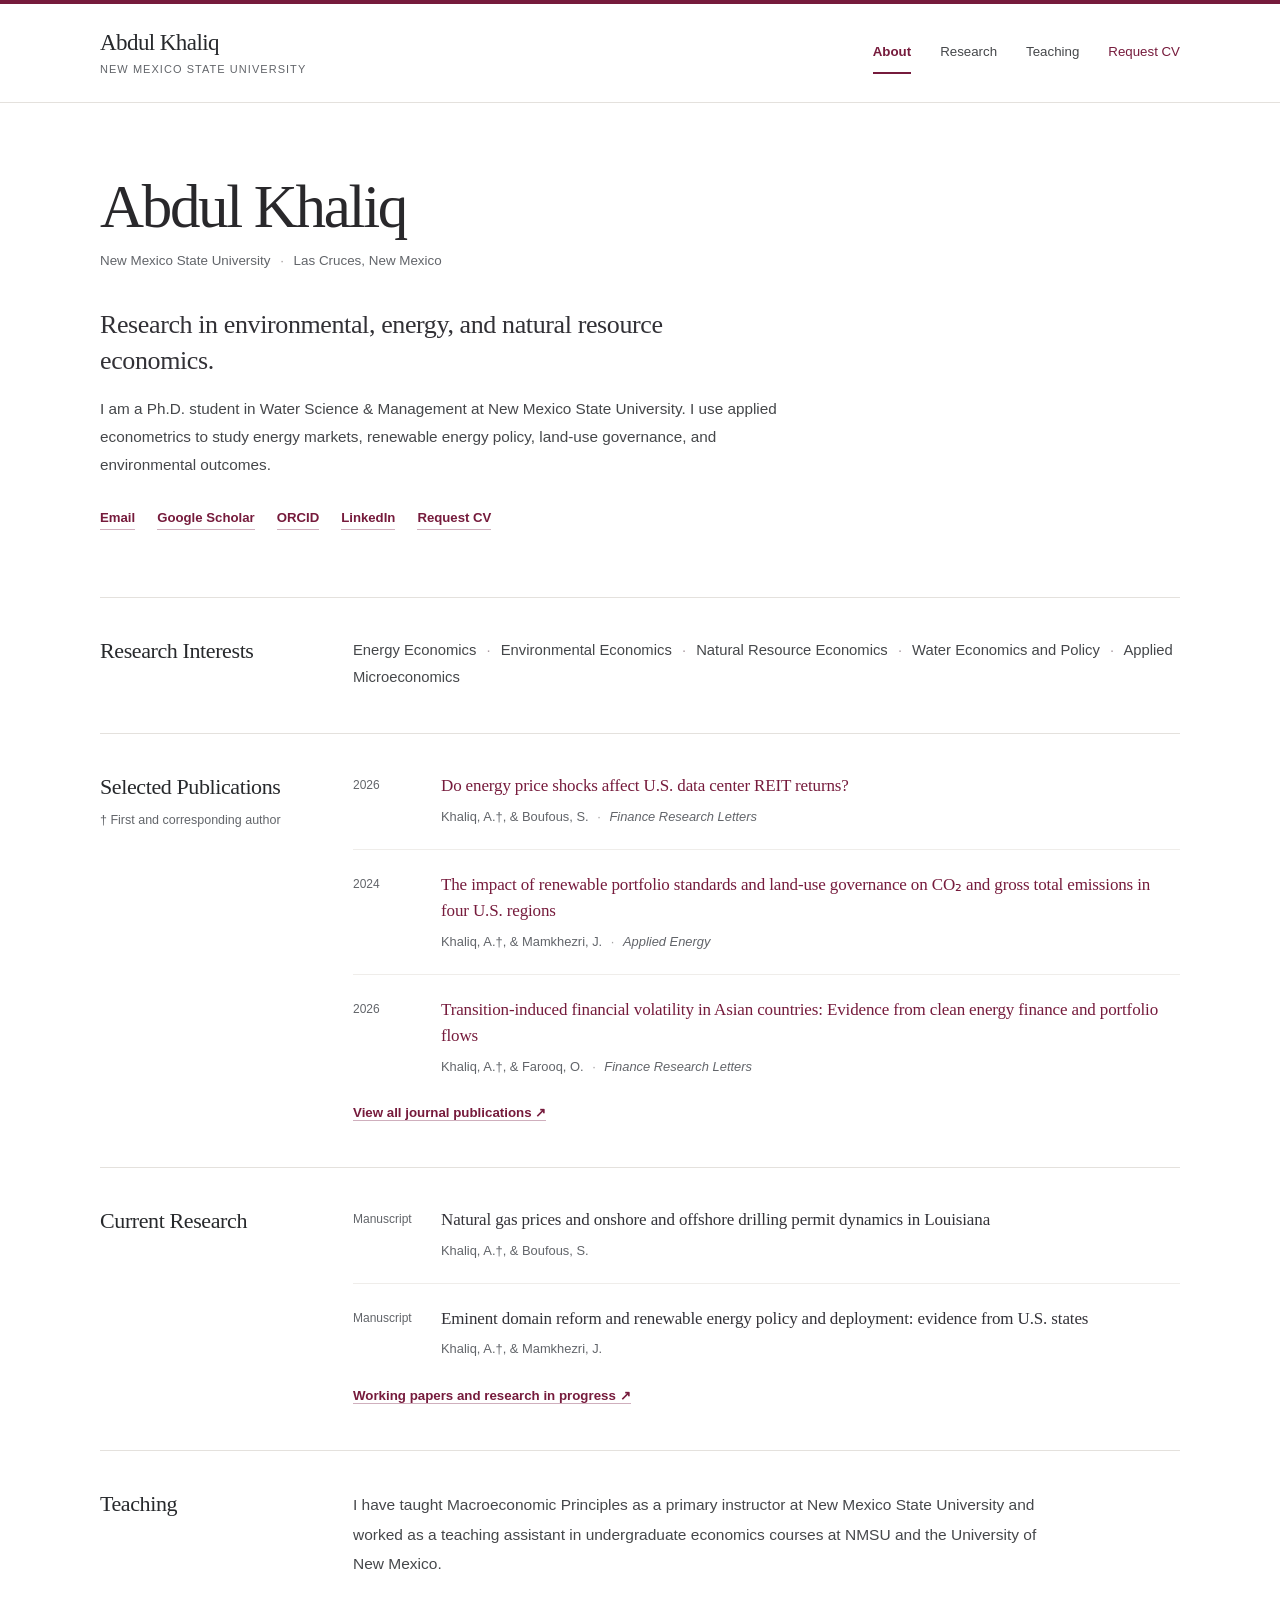
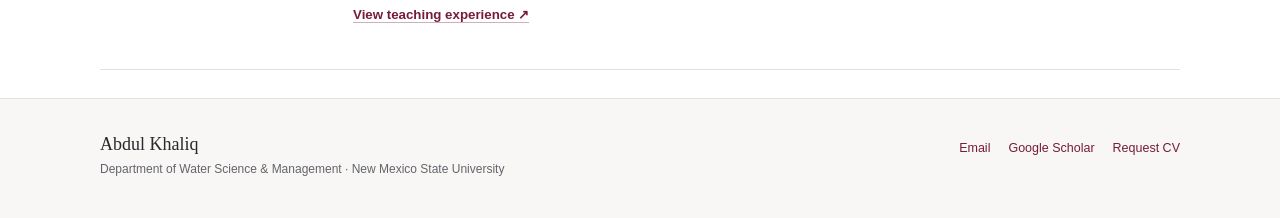
==== commit 03fb3375: "index.html" ====
--- a/index.html
+++ b/index.html
@@ -42,7 +42,7 @@
           <h1 id="home-title">Abdul Khaliq</h1>
           <p class="hero-affiliation">New Mexico State University <span aria-hidden="true">·</span> Las Cruces, New Mexico</p>
           <p class="hero-lead">Research in environmental, energy, and natural resource economics.</p>
-          <p class="hero-bio">I am a Ph.D. student in Water Science &amp; Management at New Mexico State University, specializing in water economics and policy. I use applied econometrics to study energy markets, renewable energy policy, land-use governance, and environmental outcomes.</p>
+          <p class="hero-bio">I am a Ph.D. student in Water Science &amp; Management at New Mexico State University. I use applied econometrics to study energy markets, renewable energy policy, land-use governance, and environmental outcomes.</p>
           <div class="profile-links" aria-label="Academic profiles and contact">
             <a href="mailto:akb@nmsu.edu">Email</a>
             <a href="https://scholar.google.com/citations?user=s14APysAAAAJ" target="_blank" rel="noopener noreferrer">Google Scholar</a>
